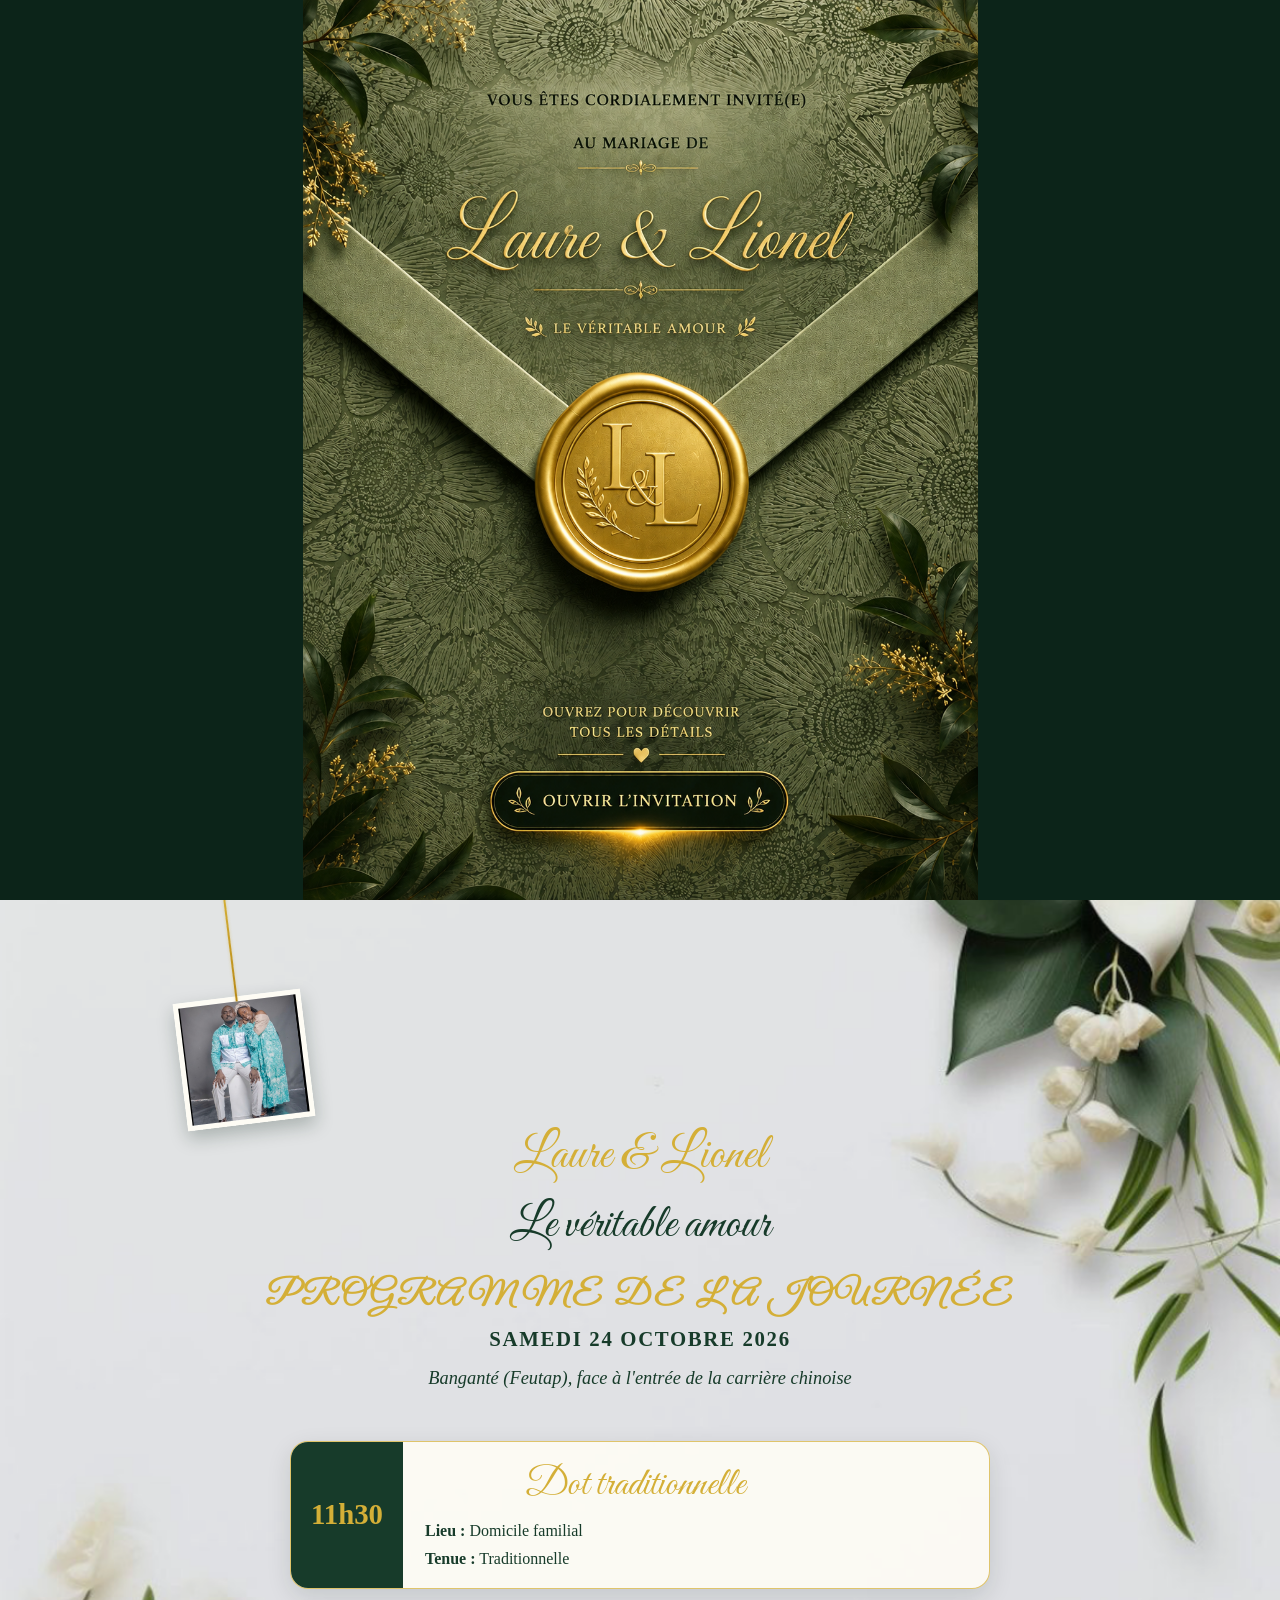
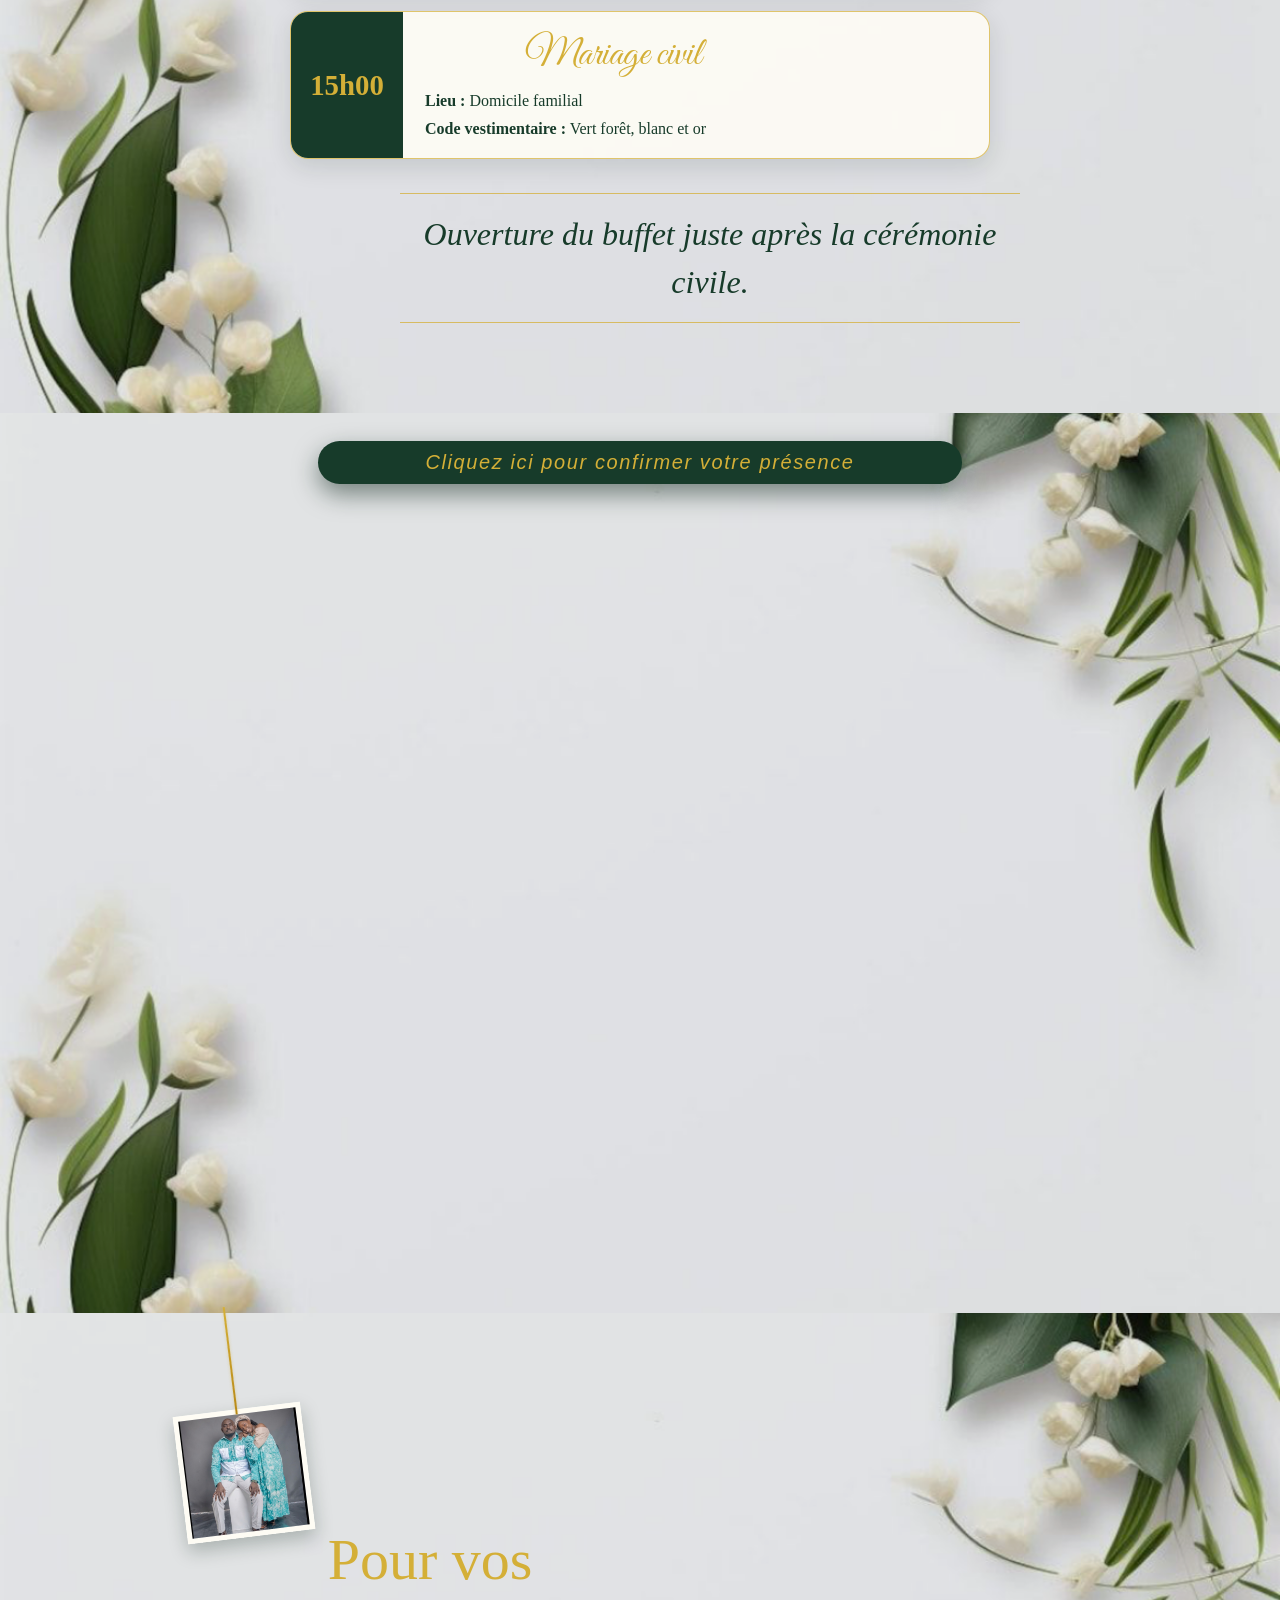
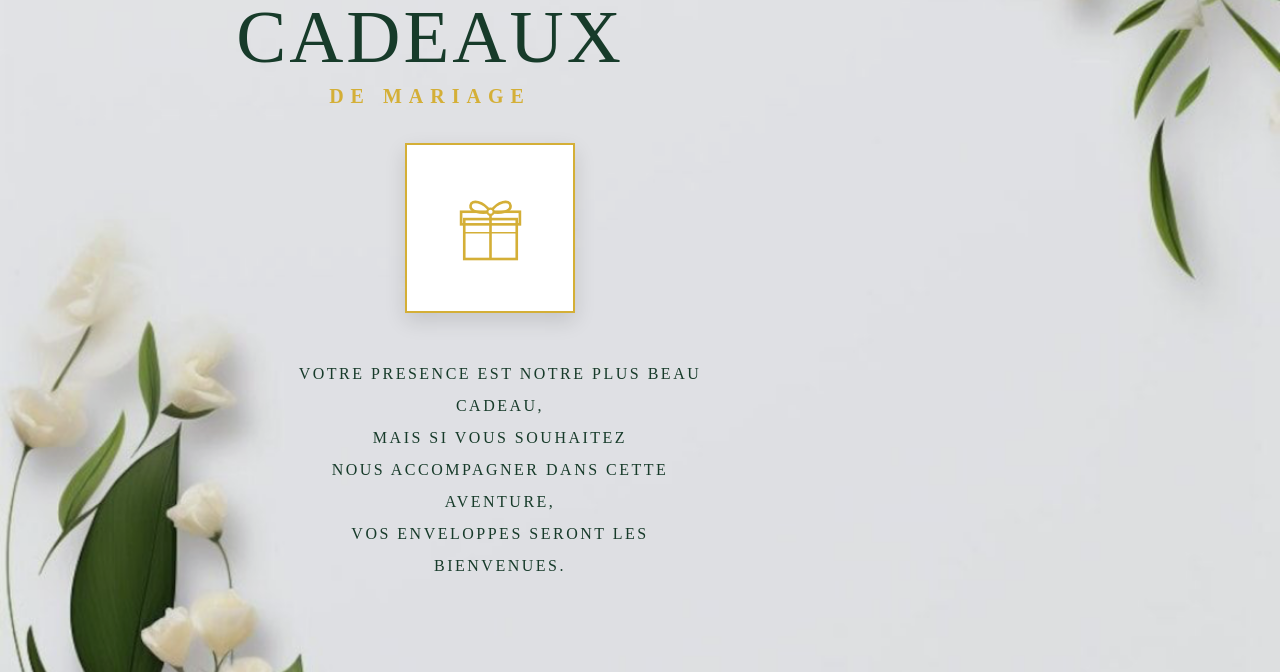
==== index.html @ a0b97dbc "Add files via upload" ====
<!DOCTYPE html>
<html lang="fr">
    <head>
        <meta charset="UTF-8">
        <meta name="viewport" content="width=device-width, initial-scale=1.0">
        <title>Invitation de Mariage</title>

        <!--Feuilles de style-->
        <link rel="stylesheet" href="css/style.css">
        <link rel="stylesheet" href="css/responsive.css">

        <!--police great vibes-->
        <link rel="preconnect" href="https://fonts.googleapis.com">
        <link rel="preconnect" href="https://fonts.gstatic.com" crossorigin>
        <link href="https://fonts.googleapis.com/css2?family=Great+Vibes&display=swap" rel="stylesheet">
       
    </head>
    <body>

       <main class="opening-screen">

        <div class="opening-container">

        <img
        src="assets/pictures/background/envelop.png"
        alt="Invitation de Mariage de lAURE ET LIONEL"
        class="opening-image">
        <button class="seal-button"
        id="sealButton"
        aria-label="Ouvrir l'invitation avec le sceau"></button>
        <button class="invitation-button"
        id="invitationButton"
        aria-label="Ouvrir l'invitation"></button>
        </div>
       </main>
       

       <!--deuxieme ecran-->
       
       <script src="js/animation.js" defer></script>

       <section id="invitation" class="invitation-page">
            <img
            src="assets/pictures/background/FLKO2229.PNG"
            alt="Invitation de mariage Laure et Lionel"
            class="invitation-background"
            >
            <div class="couple-photo-frame">
                <img 
                 src="assets/pictures/background/PHOTO2.JPG"
                 alt="Laure et Lionel"
                 class="couple-photo"
                 >
            </div>

       </section>

       <!-- Suite de l'invitation : contenu à ajouter ici -->
       <section class="invitation-details" aria-label="Informations du mariage">
           <div class="invitation-details-content">
               <p class="event-title">Mariage traditionnel et civile</p>
               <p class="event-date">Samedi 24 octobre 2026</p>

               <div class="photo-gallery" aria-label="Emplacements réservés aux photos">
                   <div class="photo-slot photo-slot--raised" aria-label="Emplacement photo 1">
                    <img src="assets/pictures/background/PHOTO1.jpg" alt="photo des maries">
                   </div>
                   <div class="photo-slot photo-slot--high" aria-label="Emplacement photo 2">
                    <img src="assets/pictures/background/PHOTO3.PNG" alt="photo des maries">
                   </div>
                   <div class="photo-slot photo-slot--raised" aria-label="Emplacement photo 3">
                    <img src="assets/pictures/background/PHOTO4.png" alt="photo des maries">
                   </div>
                   <div class="photo-slot photo-slot--high" aria-label="Emplacement photo 4">
                    <img src="assets/pictures/background/PHOTO5.png" alt="photo des maries">
                   </div>
                   <div class="photo-slot photo-slot--lower" aria-label="Emplacement photo 5">
                    <img src="assets/pictures/background/PHOTO6.JPG" alt="photo des maries">
                   </div>
                   <div class="photo-slot photo-slot--lower" aria-label="Emplacement photo 6">
                    <img src="assets/pictures/background/PHOTO7.JPG" alt="photo des maries">
                   </div>
               </div>

               <section class="family-section" aria-label="Les Grandes Familles">
                   <p class="family-title">Les Grandes Familles</p>
                   <br>
                   <div class="family-names">
                       <span class="family-name">Nana</span>
                       <img
                           src="assets/pictures/background/CEUL4591.PNG"
                           alt="Alliances de mariage"
                           class="family-rings"
                       >
                       <span class="family-name">Tonga</span>
                   </div>
                   <p class="invit">Vous convient a la ceremonie de mariage traditionnel et civile de leurs ennfants.</p>
               </section>
              
           </div>
       </section>
    
       <section class="invitation-details wedding-program" aria-label="Programme du mariage">
          <div class="invitation-details-content">
            <div class="photo-slot photo-slot--raised" aria-label="Emplacement photo 1">
                <img src="assets/pictures/background/PHOTO1.jpg" alt="photo des maries">
            </div>
            <p class="couple-names">Laure <span>&amp;</span> Lionel</p>
            <p class="program-theme">Le véritable amour</p>
            <h2 class="program-title">Programme de la journée</h2>
            <p class="program-date">Samedi 24 octobre 2026</p>
            <p class="program-location">Banganté (Feutap), face à l'entrée de la carrière chinoise</p>

            <div class="program-timeline">
                <article class="program-item">
                    <time datetime="2026-10-24T11:30">11h30</time>
                    <div class="program-description">
                        <h3>Dot traditionnelle</h3>
                        <p><strong>Lieu :</strong> Domicile familial</p>
                        <p><strong>Tenue :</strong> Traditionnelle</p>
                    </div>
                </article>

                <article class="program-item">
                    <time datetime="2026-10-24T15:00">15h00</time>
                    <div class="program-description">
                        <h3>Mariage civil</h3>
                        <p><strong>Lieu :</strong> Domicile familial</p>
                        <p><strong>Code vestimentaire :</strong> Vert forêt, blanc et or</p>
                    </div>
                </article>
            </div>

            <p class="program-buffet">Ouverture du buffet juste après la cérémonie civile.</p>
          </div>
       </section>
       <section class="invitation-details wedding-program" aria-label="Confirmation de présence">
        <div class="invitation-details-content">
            <button class="event confirmation-button" id="confirmationButton">Cliquez ici pour confirmer votre présence</button>
            
        </div>
       </section>
       <section class="invitation-details wedding-program" aria-label="Confirmation de présence">
        <div class="invitation-details-content">
            <section class="weddding-gifts">
                <div class="photo-slot photo-slot--raised" aria-label="Emplacement photo 1">
                <img src="assets/pictures/background/PHOTO1.jpg" alt="photo des maries">
            </div>
                <div class="gifts-content">
                    <p class="gifts-script">Pour vos</p>
                    <h2>CADEAUX</h2>
                    <P class="gifts-subtitle">DE MARIAGE</P>
                    <div class="gift-icon">
                        <svg viewBox="0 0 100 100"
                        xmlns="http://www.w3.org/2000/svg">
                        <rect x="25" y="42" width="50" height="38"
                        fill="none"
                        stroke="#d4af37"
                        stroke-width="2.5"/>
                        <rect x="22" y="35" width="56" height="12"
                        fill="none"
                        stroke="#d4af37"
                        stroke-width="2.5"/>
                        <line x1="50" y1="35" x2="50" y2="80"
                        stroke="#d4af37"
                        stroke-width="2.5"/>
                        <line x1="25" y1="55" x2="75" y2="55"
                        stroke="#d4af37"
                        stroke-width="1.5"/>
                        <path d="M50 35
                        C43 25, 32 23, 31 29
                        C30 35, 41 37, 50 35"
                        fill="none"
                        stroke="#d4af37"
                        stroke-width="2.5"/>
                        <path d="M50 35
                        C57 25, 68 23, 69 29
                        C70 35, 59 37, 50 35"
                        fill="none"
                        stroke="#d4af37"
                        stroke-width="2.5"/>
                        <circle cx="50" cy="35" r="3"
                        fill="#ffffff"
                        stroke="#d4af37"
                        stroke-width="2"/>
                    </svg>
                    </div>
                <p class="gifts-text">
                    VOTRE PRESENCE EST NOTRE PLUS BEAU CADEAU,<br>
                    MAIS SI VOUS SOUHAITEZ<br>
                    NOUS ACCOMPAGNER DANS CETTE AVENTURE,<br>
                    VOS ENVELOPPES SERONT LES BIENVENUES.
                </p> 
                </div>
            </section>
        </div>
       </section>
       <script src="js/script.js" defer></script>
       
    </body>
</html>
---- css/style.css ----
*{
    margin: 0;
    padding: 0;
    box-sizing: border-box;
}
:root {
    --forest-green: #173b2a;
    --dark-green: #0c2419;
    --gold: #d4af37;
    --white: #ffffff;
}

html,
body {
   background: var(--dark-green);
   width: 100%;
   min-height: 100%;
}

body {
    overflow: hidden;
   font-family: Georgia, serif;
}

body.invitation-open {
    overflow-x: hidden;
    overflow-y: auto;
}
.opening-screen {
   position: fixed;
   inset: 0;
   z-index: 10;
   width: 100vw;
   height: 100vh;

   width: 100dvw;
   height: 100dvh;
   display: flex;
   justify-content: center;
   align-items: center;
   background: var(--dark-green);
   overflow: hidden;
}

.opening-container {
    position: relative;
    width: min(100vw, 75vh);
    height: min(100vh, 133.333vw);
    width: min(100dvw, 75dvh);
    height: min(100dvh, 133.333dvw);
    aspect-ratio: 3 / 4;
}

.opening-image {
    display: block;
    width: 100%;
    height: 100%;
    object-fit: contain;
    pointer-events: none;
    user-select: none;
}

.seal-button {
    position: absolute;
    left: 50%;
    top: 42%;
    transform: translate(-50%, -50%);
    width: 25%;
    height: 13%;
    border: none;
    background: transparent;
    cursor: pointer;
    z-index: 10;
}

.invitation-button {
    position: absolute;
    left: 50%;
    top: 86%;
    transform: translate(-50%, -50%);
    width: 48%;
    height: 8%;
    border: none;
    background: transparent;
    cursor: pointer;
    z-index: 10;
}

.seal-button:hover,
.invitation-button:hover {
    background: rgba(255, 255, 255, 0.03);
    border-radius: 50px;
}

.opening-screen.is-opening {
    animation: openingFadeOut 1s ease forwards;
}

@keyframes openingFadeOut {
    from {
        opacity: 1;
        transform: scale(1);
    }
    to {
        opacity: 0;
        transform: scale(1.03);
    }
}

.invitation-page {
    display: block;
    position: relative;
    inset: 0;
    width: 100vw;
    min-height: 100vh;
    background-size: cover;
    background-position: center;
    background-repeat: no-repeat;
    background-attachment: scroll;
    overflow: visible;
    justify-content: center;
    align-items: center;
}

.invitation-background {
    width: 100vw;
    height: 100vh;
    display: block;
    object-fit: fill;
    object-position: center;
    user-select: none;
    pointer-events: none;
}

#invitation {
    display: none;
    width: 100%;
    min-height: 100dvh;
    position: relative;
    overflow-x: hidden;
}

.invitation-details {
    position: relative;
    width: 100%;
    min-height: 100dvh;
    padding: 6px 20px 60px;
    background-image: url("../assets/pictures/background/FOND2.PNG");
    background-size: cover;
    background-position: center;
    background-repeat: no-repeat;
}

.invitation-details::before {
    content: "";
    position: absolute;
    inset: 0;
    background: rgba(12, 36, 25, 0.1);
}

.invitation-details-content {
    position: relative;
    z-index: 1;
    max-width: 920px;
    margin: 0 auto;
    text-align: center;
}

.event-title {
    display: flex;
    align-items: center;
    justify-content: center;
    width: min(100%, 680px);
    min-height: 68px;
    margin: -42px auto 0;
    padding: 14px 28px;
    background: rgba(255, 253, 245, 0.97);
    border: 1px solid rgba(212, 175, 55, 0.8);
    border-radius: 1000px;
    box-shadow: 0 4px 25px rgba(12, 36, 25, 0.5);
    color: var(--gold);
    font-size: clamp(1.5rem, 1vw, 5rem);
    font-style: italic;
    font-weight: 559;
    letter-spacing: 0.08em;
    text-transform: uppercase;
}

.event-date {
    margin-top: 30px;
    color: var(--gold);
    font-size: clamp(1rem, 4vw, 1.5rem);
    font-weight: 1000;
    letter-spacing: 0.08em;
    text-transform: uppercase;
    font-style: italic;
}

.photo-gallery {
    position: relative;
    display: grid;
    grid-template-columns: repeat(6, minmax(42px, 1fr));
    justify-items: center;
    align-items: start;
    gap: 10px;
    margin: 95px auto 30px;
    max-width: 720px;
    padding: 82px 12px 0;
}

.photo-gallery::before {
    content: "";
    position: absolute;
    top: 0;
    left: 50%;
    width: 100vw;
    height: 2px;
    transform: translateX(-50%);
    background: linear-gradient(
        to right,
        transparent,
        var(--gold) 8%,
        var(--gold) 92%,
        transparent
    );
    box-shadow: 0 1px 4px rgba(212, 175, 55, 0.4);
}

.photo-slot {
    position: relative;
    --drop: 0px;
    width: min(100%, 128px);
    aspect-ratio: 1;
    margin-top: var(--drop);
    background: rgba(255, 255, 255, 0.62);
    border: 5px solid rgba(255, 253, 245, 0.95);
    box-shadow: 0 8px 18px rgba(12, 36, 25, 0.25);
   
}

.photo-slot img {
    width: 100%;
    height: 100%;
    object-fit: cover;
    display: block;
}

.photo-slot::before {
    content: "";
    position: absolute;
    bottom: 100%;
    left: 50%;
    width: 2px;
    height: calc(82px + var(--drop));
    transform: translateX(-50%);
    background: linear-gradient(to bottom, var(--gold), #b88916);
    box-shadow: 0 0 3px rgba(212, 175, 55, 0.45);
}

.photo-slot--raised {
    --drop: 26px;
    transform: rotate(-7deg);
}

.photo-slot--high {
    --drop: 8px;
    transform: rotate(7deg);
}

.photo-slot--lower {
    --drop: 45px;
    transform: rotate(-3deg);
}

.photo-slot--lower:last-child {
    transform: rotate(4deg);
}

.family-section {
    margin: 70px auto 0;
    color: var(--gold);
    text-align: center;
    
}

.family-title,
.family-name {
    font-family: "Brush Script MT", "Segoe Script", cursive;
    color: var(--gold);
    font-style: italic;
    text-shadow: 0 1px 2px rgba(104, 77, 12, 0.22);
}

.family-title {
    font-size: clamp(2rem, 10vw, 3.5rem);
    letter-spacing: 0.04em;
}

.family-names {
    display: grid;
    grid-template-columns: 1fr minmax(110px, 180px) 1fr;
    align-items: center;
    gap: clamp(12px, 4vw, 48px);
    max-width: 1000px;
    margin: 10px auto 0;
}

.family-name {
    font-size: clamp(0.5rem, 35vw, 2rem);
    text-transform: uppercase;
}

.family-name:first-child {
    text-align: right;
    transform: translateX(50px);
    
}
.family-name:last-child {
    text-align: left;
    transform: translateX(-25px);
}


.family-rings {
    display: block;
    width: 50%;
    mix-blend-mode: multiply;
    transform: translateX(60px);
}

.invit {
    max-width: 680px;
    margin: 72px auto 36px;
    padding: 0 20px;
    text-align: center;
    transform: translateX(35px);
    color: var(--forest-green);
    font-family: Georgia, "Times New Roman", serif;
    font-size: clamp(1.5rem, 5vw, 1.55rem);
    font-style: italic;
    font-weight: 500;
    line-height: 1.5;
    letter-spacing: 0.035em;
}

.couple-names {
    font-family: "Great Vibes", cursive;
    font-size: 50px;
    font-weight: 400;
    color: var(--gold);
}

.wedding-program {
    padding-top: 70px;
    padding-bottom: 90px;
}

.program-theme {
    margin-top: 8px;
    color: var(--forest-green);
    font-family: "Great Vibes", cursive;
    font-size: clamp(1.8rem, 4vw, 3rem);
}

.program-title {
    margin-top: 20px;
    color: var(--gold);
    font-size: clamp(1.4rem, 3vw, 2.1rem);
    font-weight: 600;
    letter-spacing: 0.12em;
    text-transform: uppercase;
    font-family: "Great Vibes", cursive;
}

.program-date {
    margin-top: 10px;
    color: var(--forest-green);
    font-size: clamp(1rem, 2.2vw, 1.3rem);
    font-weight: 700;
    letter-spacing: 0.08em;
    text-transform: uppercase;
}

.program-location {
    max-width: 600px;
    margin: 14px auto 0;
    color: var(--forest-green);
    font-size: clamp(0.95rem, 2vw, 1.15rem);
    font-style: italic;
    line-height: 1.5;
}

.program-timeline {
    display: grid;
    gap: 22px;
    max-width: 700px;
    margin: 48px auto 0;
}

.program-item {
    display: grid;
    grid-template-columns: 112px 1fr;
    overflow: hidden;
    background: rgba(255, 253, 245, 0.88);
    border: 1px solid rgba(212, 175, 55, 0.72);
    border-radius: 18px;
    box-shadow: 0 8px 24px rgba(12, 36, 25, 0.12);
    text-align: left;
}

.program-item time {
    display: grid;
    place-items: center;
    padding: 20px 10px;
    background: var(--forest-green);
    color: var(--gold);
    font-size: clamp(1.35rem, 3vw, 1.8rem);
    font-weight: 700;
}

.program-description {
    padding: 18px 22px;
    color: var(--forest-green);
}

.program-description h3 {
    margin-bottom: 9px;
    color: var(--gold);
    font-family: "Great Vibes", cursive;
    font-size: clamp(1.8rem, 3.5vw, 2.5rem);
    font-weight: 400;
    transform: translateX(100px);
}

.program-description p {
    margin-top: 5px;
    line-height: 1.45;
}

.program-buffet {
    max-width: 620px;
    margin: 34px auto 0;
    padding: 16px 22px;
    border-top: 1px solid rgba(212, 175, 55, 0.75);
    border-bottom: 1px solid rgba(212, 175, 55, 0.75);
    color: var(--forest-green);
    font-size: clamp(1rem, 3vw, 2rem);
    font-style: italic;
    line-height: 1.5;
    transform: translateX(70px);
}

.event {
    display: flex;
    align-items: center;
    justify-content: center;
    width: min(70%, 700px);
    min-height: 18px;
    margin: -42px auto 0;
    padding: 10px 20px;
    background: var(--forest-green);
    border: 1.5px solid rgba(212, 175, 55, 0.9);
    border-radius: 70px;
    box-shadow: 0 10px 25px rgba(12, 36, 25, 0.5);
    color: var(--gold);
    font-size: 20px;
    font-style: italic;
    font-weight: 3500;
    letter-spacing: 0.08em;
}

.confirmation-page {
    color: white;
    font-family: Georgia, 'Times New Roman', Times, serif;
    overflow-x: hidden;
    min-height: 100vh;
    position: relative;
    margin: 0;
    display: flex;
    justify-content: center;
    align-items: center;
    background: #0c2419;
}

.confirmation-background {
    position: fixed;
    inset: 0;
    background-image: url(../assets/pictures/background/PHOTO3.PNG);
    background-size: cover;
    background-position: center;
    filter: blur(2px);
    transform: scale(1.03);
    z-index: 0;
}
.confirmation-button {
    cursor: pointer;
    border: none;
}

.confirmation-overlay {
    position: fixed;
    inset: 0;
    background: linear-gradient(
        rgba(7, 28, 19, 0.72),
        rgba(7, 28, 19, 0.72));
        z-index: 1;
}

.confirmation-content {
    position: relative;
    z-index: 2;
    width: min(90%, 620Px);
    min-height: 100vh;
    padding: 50px 20px;
    box-sizing: border-box;
    display: flex;
    flex-direction: column;
    justify-content: center;
    text-align: center;
    align-items: center;
}

.confirmation-intro {
    margin: 0 0 12px;
   letter-spacing: 1px;
    font-size: 18px;
    color: #f4ead0;
}

.confirmation-content h1 {
    margin: 0;
    font-size: clamp(48px, 8vw, 76px);
    color: #fffaf0;
    font-weight: normal;
    line-height: 1.1;
}

.confirmation-content h1 span {
    color: #d4af37;
    font-style: italic;
    font-weight: normal;
}

.confirmation-date {
    margin-top: 22px;
    display: flex;
    align-items: center;
    gap: 15px;
    font-size: 17px;
    color: #f4ead0;
    letter-spacing: 1px;
}

.confirmation-date span {
    width: 45px;
    height: 1px;
    background: #d4af37;
}

.rsvp-button {
    margin-top: 45px;
    border: 1px solid #d4af37;
    border-radius: 50px;
    padding: 16px 38px;
    background: #d4af37;
    color: #10281b;
    font-family: Georgia, serif;
    font-size: 16px;
    font-weight: bold;
    cursor: pointer;
    transition: all 0.3S ease;
    box-shadow: 0 8px 25px rgba(0, 0, 0, 0.25);
}

.rsvp-button:hover {
    background: #f0d477;
    transform: translateY(-2px);
}

.guest-form {
    width: min(100%, 500px);
    margin-top: 35px;
    padding: 35px 32px;
    box-sizing: border-box;
    border: 1px solid rgba(212, 175, 55, 0.8);
    border-radius: 25px;
    background: rgba(7, 36, 25, 0.88);
    backdrop-filter: blur(12px);
    box-shadow: 0 20px 60px rgba(0, 0, 0, 0.35);
    display: none;
}

.form-decoration {
    color: #d4af37;
    font-size: 24px;
    margin-bottom: 10px;
}


.guest-form h2 {
    margin: 0;
    color: #fffaf0;
    font-size: 30px;
    font-weight: normal;
    letter-spacing: 1px;
}

.form-description {
    margin: 12px auto 25px;
    max-width: 400px;
    color: #d9d5c8;
    font-size: 15px;
    line-height: 1.6;
}

.guest-form label {
    display: block;
    text-align: left;
    margin-bottom: 8px;
    color: #d4af37;
    font-size: 14px;
    letter-spacing: 0.5px;
}

.guest-form input {
    width: 100%;
    box-sizing: border-box;
    padding: 15px 18px;
    border-radius: 30px;
    border: 1px solid rgba(212, 175, 55, 0.55);
    background-color: rgba(255, 255, 255, 0.07);
    color: white;
    outline: none;
    font-family: Georgia, serif;
    font-size: 15px;
    transition: border 0.3s ease;
}

.guest-form input::placeholder {
    color: rgba(255, 255, 255, 0.5);;
}

.guest-form input:focus {
    border-color: #d4af37;
    background-color: rgba(255, 255, 255, 0.1);
}

.submit-button {
    width: 100%;
    margin-top: 22px;
    padding: 15px;
    border: none;
    border-radius: 30px;
    background: #d4af37;
    color: #10281b;
    font-family: Georgia, serif;
    font-size: 16px;
    font-weight: bold;
    cursor: pointer;
    transition: all 0.3S ease;
}

.submit-button:hover {
    background: #f0d477;
    transform: translateY(-2px);
}

.submit-button span {
    margin-left: 8px;
}

.confirmation-message {
    min-height: 24px;
    margin: 18px 0 5px;
    color: #e8d38a;
    font-size: 15px;
}

.secure-message {
    margin-top: 18px;
    color: rgba(255, 255, 255, 0.55);
    font-size: 12px;
}

@media (max-width: 600px) {
    .confirmation-content {
        padding: 35px 18px;
    }
    .confirmation-intro {
        font-size: 16px;
    }
    .confirmation-content h1 {
        font-size: 47px;
    }
    .confirmation-date {
        font-size: 14px;
        gap: 10px;
    }
    .confirmation-date span {
        width: 25px;
    }
    .rsvp-button {
        margin-top: 35px;
        padding: 14px 28px;
        font-size: 15px;
    }
    .guest-form {
        padding: 28px 22px;
        border-radius: 22px;
    }
    .guest-form h2 {
        font-size: 25px;
    }
}

@media screen and (max-width: 600px) {
    .invitation-details {
        padding: 8px 16px 70px;
    }

    .photo-gallery {
        gap: 5px;
        margin-top: 80px;
        padding-top: 66px;
    }

    .photo-slot {
        border-width: 3px;
    }

    .photo-slot::before {
        height: calc(66px + var(--drop));
    }

    .family-section {
        margin-top: 55px;
    }

    .wedding-program {
        padding-top: 55px;
    }

    .program-item {
        grid-template-columns: 86px 1fr;
    }

    .program-description {
        padding: 16px;
    }
}

@media screen and (max-width: 600px) {
    .invitation-page {
        width: 100vw;
        height: 100svh;
    }
    .invitation-background {
        width: 100vw;
        height: 100dvh;
        object-fit: fill;
    }
}

@media screen and (min-width: 601px) 
     and (max-width: 1024px){
    .invitation-page {
        width: 100vw;
        height: 100dvh;
    }
    .invitation-background {
        width: 100vw;
        height: 100dvh;
        object-fit: fill;
    }
}

@media screen and (min-width: 1025px) {
    .invitation-page {
        width: 100vw;
        height: 100vh;
    }
   .invitation-background {
        width: 100vw;
        height: 100vh;
        object-fit: fill;
    }
}

.couple-photo-frame {
    position: absolute;
    transform: translate(-46%, -25%);
    width: 120%;
    height: 63%;
    overflow: hidden;
    border-radius: 40px;
}

.couple-photo {
    position: absolute;
    width: 100%;
    height: 100%;
    display: block;
    object-fit: cover;
    object-position: center center;
    margin: 0;
    padding: 0;
    border-radius: 40Px;
    inset: 0;
}

.wedding-gifts {
    min-height: 100vh;
    width: 100%;
    background: #ffffff;
    display: flex;
    justify-content: center;
    align-items: center;
    padding: 70px 20px;
    box-sizing: border-box;
    position: relative;
    overflow: hidden;
}

.wedding-gifts::before {
    content: "";
    position: absolute;
    left: -60px;
    bottom: 30px;
    width: 180px;
    height: 180px;
    background: #173b2a;
    opacity: 0.12;
    border-radius: 50%;
}

.wedding-gifts::after {
    content: "";
    position: absolute;
    right: -70px;
    top: 40px;
    width: 200px;
    height: 200px;
    background: #173b2a;
    opacity: 0.10;
    border: 50%;
}

.gifts-content {
    width: min(90%, 500px);
    text-align: center;
    position: relative;
    z-index: 2;
}

.gifts-script {
    margin: 0;
    color: #d4af37;
    font-family: "Brush Script MT", "Segoe Script" , cursive;
    font-size: clamp(35px, 8vw, 58px);
    line-height: 0.8;
}

.gifts-content h2 {
    margin: 10px 0 5px;
    color: #173b2a;
    font-family: Georgia, serif;
    font-size: clamp(42px, 11vw, 75px);
    font-weight: 500;
    letter-spacing: 3px;
}

.gifts-subtitle {
    margin: 0;
    color: #d4af37;
    font-family: Georgia, serif;
    font-size: clamp(13px, 3vw, 20px);
    font-weight: bold;
    letter-spacing: 7px;
}

.gifts-text {
    margin: 0 auto;
    max-width: 430px;
    color: #173b2a;
    font-family: Georgia, serif;
    font-size: clamp(11px, 2.5vw, 16px);
    line-height: 2;
    letter-spacing: 2.5px;
    font-weight: 500;
    transform: translateX(70px);
}

.gift-icon {
    width: 170px;
    height: 170px;
    margin: 35px auto 45px;
    display: flex;
    justify-content: center;
    align-items: center;
    background: #ffffff;
    border: 2px solid #d4af37;
    box-shadow: 0 8px 20px rgba(0, 0, 0, 0.12);
    transform: translateX(60px);
}

.gift-icon svg {
    width: 105px;
    height: 105px;
    display: block;
}

@media (max-width: 600px) {
    .wedding-gifts {
        min-height: 100svh;
        padding: 50px 15px;
    }
    .gift-icon {
        width: 145px;
        height: 145px;
        margin: 30px auto 35px;
        font-size: 65px;
    }
    .gifts-text {
        line-height: 1.8;
        letter-spacing: 2px;
    }
}
---- css/responsive.css ----
@media screen and (max-width: 600px) {
    .couple-photo-frame {
        width: 10%;
        aspect-ratio: 0.57;

        left: 50%;
        top: 43%;

        border-radius: 25px;
    }
    .couple-photo {
        object-fit: cover;
        object-position: center center;
    }
}

@media screen and (min-width: 601px) 
     and (max-width: 1024px){
   .couple-photo-frame {
        width: 31%;
        aspect-ratio: 0.57;

        left: 50%;
        top: 43%;
    }
    .couple-photo {
        object-fit: cover;
        object-position: center center;
    }
    }

@media screen and (min-width: 1025px) {
   .couple-photo-frame {
        width: 29%;
        aspect-ratio: 0.57;

        left: 50%;
        top: 43%;
    }
    .couple-photo {
        object-fit: cover;
        object-position: center center;
    }
}
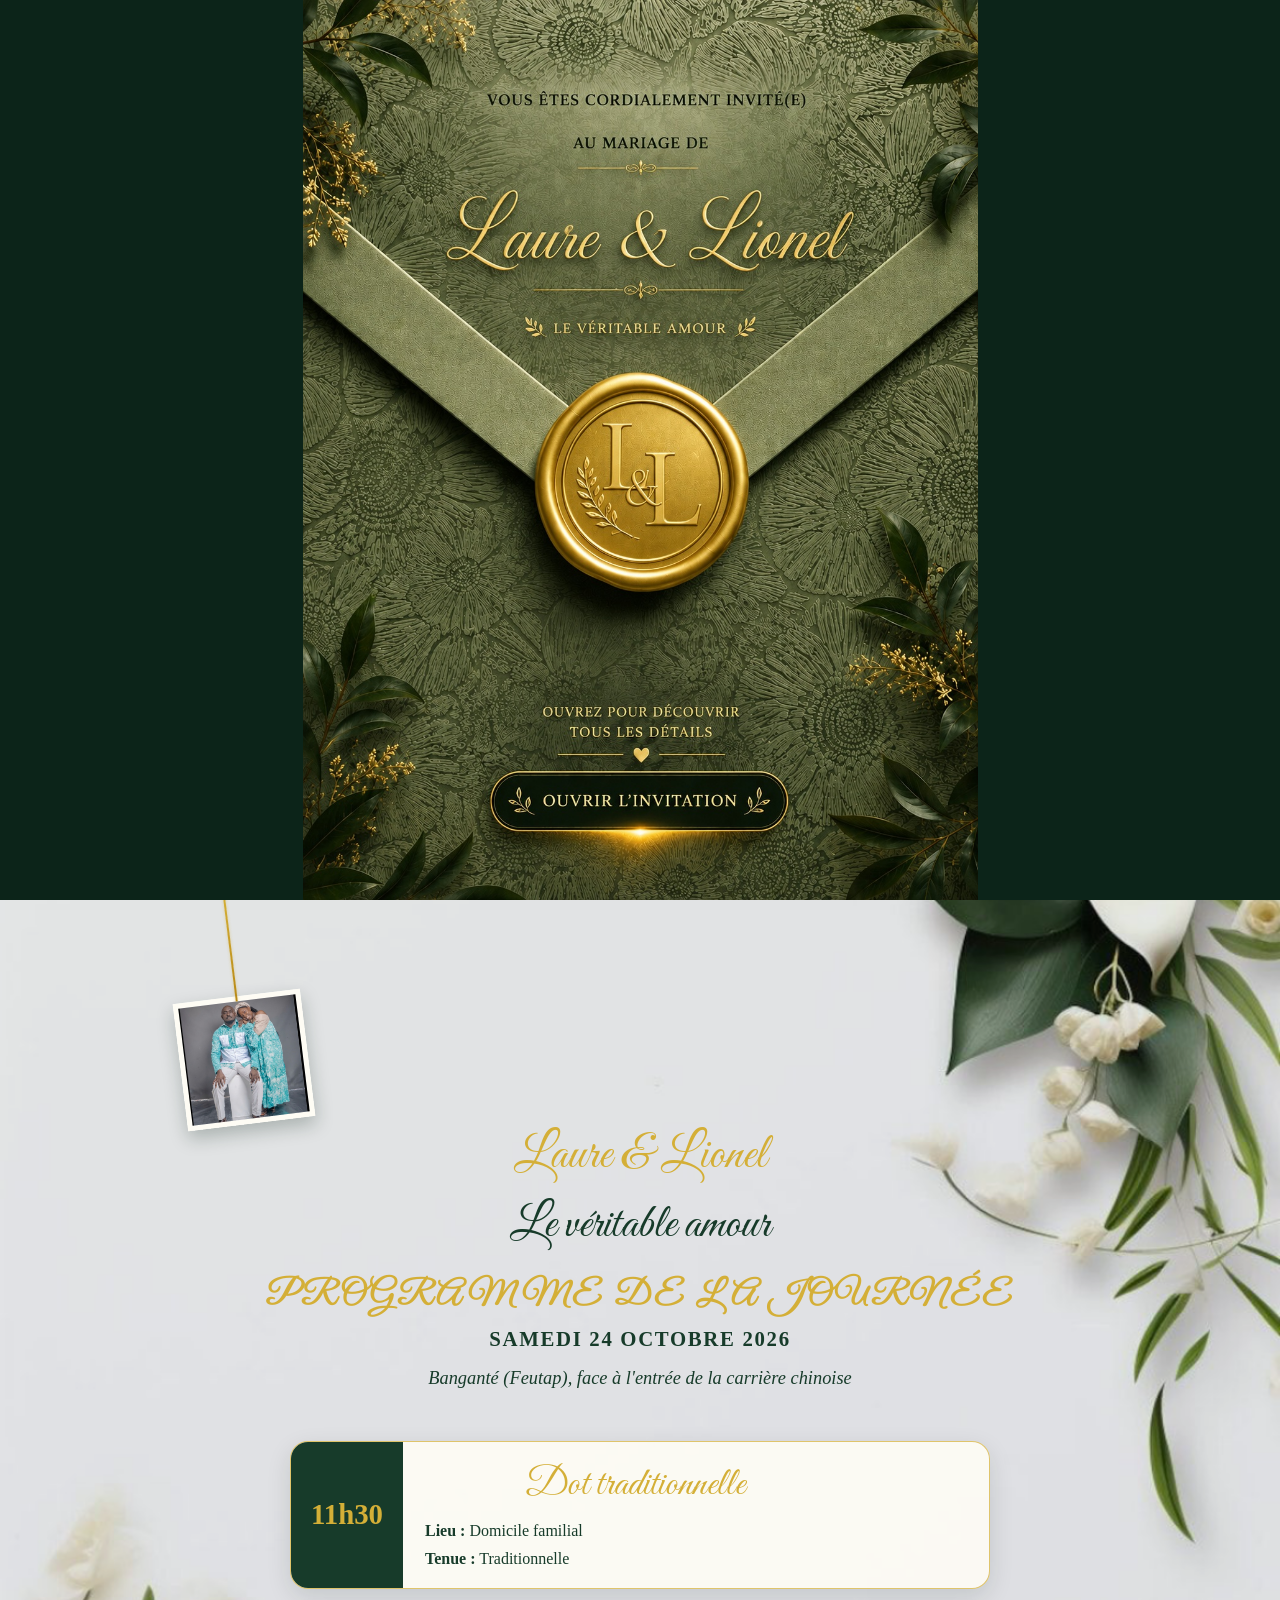
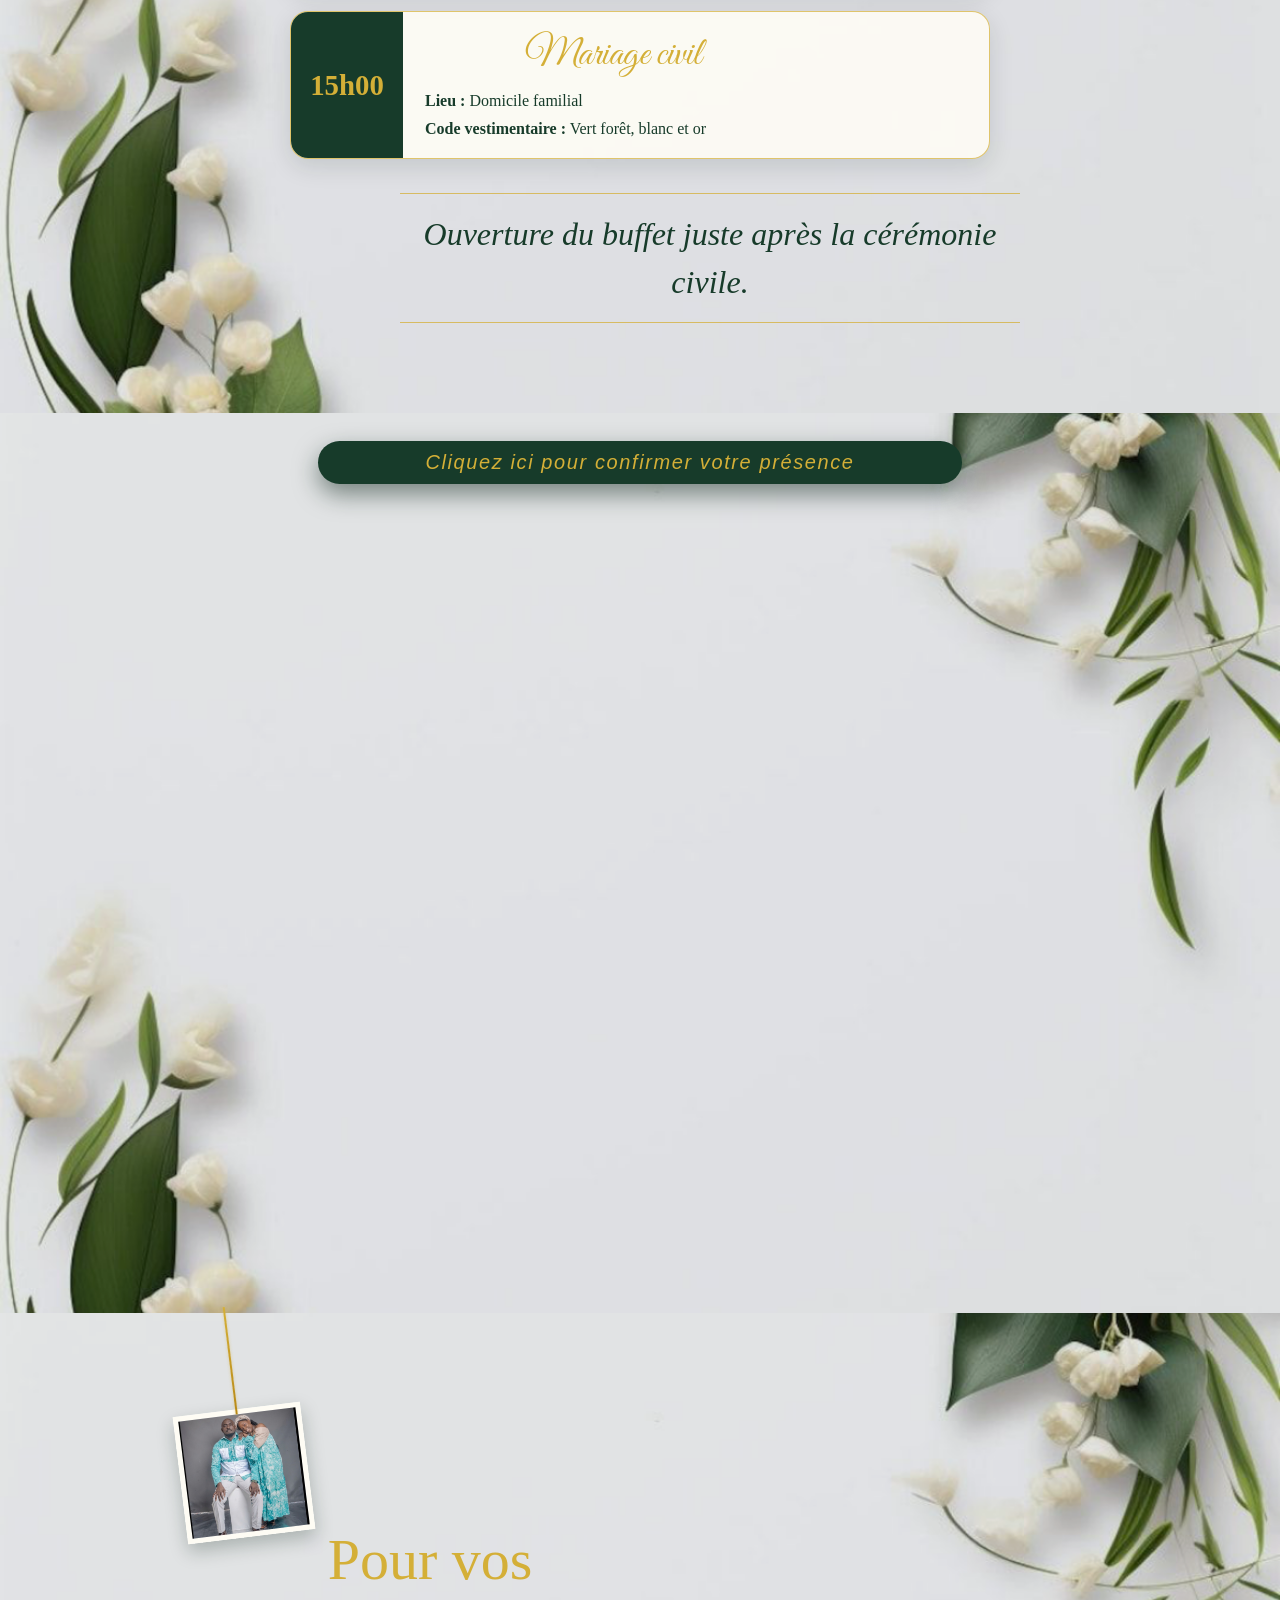
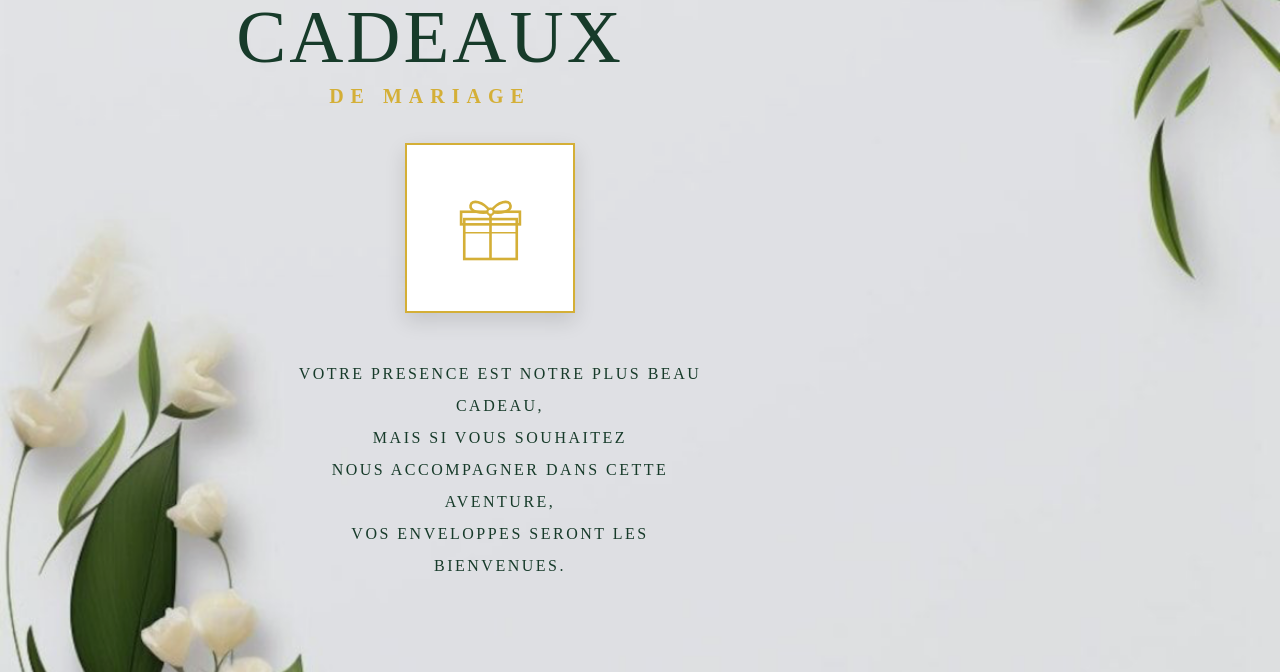
==== commit c02559f7: "Mise a jour du site et optimisation des images" ====
--- a/index.html
+++ b/index.html
@@ -1,201 +1,201 @@
-<!DOCTYPE html>
-<html lang="fr">
-    <head>
-        <meta charset="UTF-8">
-        <meta name="viewport" content="width=device-width, initial-scale=1.0">
-        <title>Invitation de Mariage</title>
-
-        <!--Feuilles de style-->
-        <link rel="stylesheet" href="css/style.css">
-        <link rel="stylesheet" href="css/responsive.css">
-
-        <!--police great vibes-->
-        <link rel="preconnect" href="https://fonts.googleapis.com">
-        <link rel="preconnect" href="https://fonts.gstatic.com" crossorigin>
-        <link href="https://fonts.googleapis.com/css2?family=Great+Vibes&display=swap" rel="stylesheet">
-       
-    </head>
-    <body>
-
-       <main class="opening-screen">
-
-        <div class="opening-container">
-
-        <img
-        src="assets/pictures/background/envelop.png"
-        alt="Invitation de Mariage de lAURE ET LIONEL"
-        class="opening-image">
-        <button class="seal-button"
-        id="sealButton"
-        aria-label="Ouvrir l'invitation avec le sceau"></button>
-        <button class="invitation-button"
-        id="invitationButton"
-        aria-label="Ouvrir l'invitation"></button>
-        </div>
-       </main>
-       
-
-       <!--deuxieme ecran-->
-       
-       <script src="js/animation.js" defer></script>
-
-       <section id="invitation" class="invitation-page">
-            <img
-            src="assets/pictures/background/FLKO2229.PNG"
-            alt="Invitation de mariage Laure et Lionel"
-            class="invitation-background"
-            >
-            <div class="couple-photo-frame">
-                <img 
-                 src="assets/pictures/background/PHOTO2.JPG"
-                 alt="Laure et Lionel"
-                 class="couple-photo"
-                 >
-            </div>
-
-       </section>
-
-       <!-- Suite de l'invitation : contenu à ajouter ici -->
-       <section class="invitation-details" aria-label="Informations du mariage">
-           <div class="invitation-details-content">
-               <p class="event-title">Mariage traditionnel et civile</p>
-               <p class="event-date">Samedi 24 octobre 2026</p>
-
-               <div class="photo-gallery" aria-label="Emplacements réservés aux photos">
-                   <div class="photo-slot photo-slot--raised" aria-label="Emplacement photo 1">
-                    <img src="assets/pictures/background/PHOTO1.jpg" alt="photo des maries">
-                   </div>
-                   <div class="photo-slot photo-slot--high" aria-label="Emplacement photo 2">
-                    <img src="assets/pictures/background/PHOTO3.PNG" alt="photo des maries">
-                   </div>
-                   <div class="photo-slot photo-slot--raised" aria-label="Emplacement photo 3">
-                    <img src="assets/pictures/background/PHOTO4.png" alt="photo des maries">
-                   </div>
-                   <div class="photo-slot photo-slot--high" aria-label="Emplacement photo 4">
-                    <img src="assets/pictures/background/PHOTO5.png" alt="photo des maries">
-                   </div>
-                   <div class="photo-slot photo-slot--lower" aria-label="Emplacement photo 5">
-                    <img src="assets/pictures/background/PHOTO6.JPG" alt="photo des maries">
-                   </div>
-                   <div class="photo-slot photo-slot--lower" aria-label="Emplacement photo 6">
-                    <img src="assets/pictures/background/PHOTO7.JPG" alt="photo des maries">
-                   </div>
-               </div>
-
-               <section class="family-section" aria-label="Les Grandes Familles">
-                   <p class="family-title">Les Grandes Familles</p>
-                   <br>
-                   <div class="family-names">
-                       <span class="family-name">Nana</span>
-                       <img
-                           src="assets/pictures/background/CEUL4591.PNG"
-                           alt="Alliances de mariage"
-                           class="family-rings"
-                       >
-                       <span class="family-name">Tonga</span>
-                   </div>
-                   <p class="invit">Vous convient a la ceremonie de mariage traditionnel et civile de leurs ennfants.</p>
-               </section>
-              
-           </div>
-       </section>
-    
-       <section class="invitation-details wedding-program" aria-label="Programme du mariage">
-          <div class="invitation-details-content">
-            <div class="photo-slot photo-slot--raised" aria-label="Emplacement photo 1">
-                <img src="assets/pictures/background/PHOTO1.jpg" alt="photo des maries">
-            </div>
-            <p class="couple-names">Laure <span>&amp;</span> Lionel</p>
-            <p class="program-theme">Le véritable amour</p>
-            <h2 class="program-title">Programme de la journée</h2>
-            <p class="program-date">Samedi 24 octobre 2026</p>
-            <p class="program-location">Banganté (Feutap), face à l'entrée de la carrière chinoise</p>
-
-            <div class="program-timeline">
-                <article class="program-item">
-                    <time datetime="2026-10-24T11:30">11h30</time>
-                    <div class="program-description">
-                        <h3>Dot traditionnelle</h3>
-                        <p><strong>Lieu :</strong> Domicile familial</p>
-                        <p><strong>Tenue :</strong> Traditionnelle</p>
-                    </div>
-                </article>
-
-                <article class="program-item">
-                    <time datetime="2026-10-24T15:00">15h00</time>
-                    <div class="program-description">
-                        <h3>Mariage civil</h3>
-                        <p><strong>Lieu :</strong> Domicile familial</p>
-                        <p><strong>Code vestimentaire :</strong> Vert forêt, blanc et or</p>
-                    </div>
-                </article>
-            </div>
-
-            <p class="program-buffet">Ouverture du buffet juste après la cérémonie civile.</p>
-          </div>
-       </section>
-       <section class="invitation-details wedding-program" aria-label="Confirmation de présence">
-        <div class="invitation-details-content">
-            <button class="event confirmation-button" id="confirmationButton">Cliquez ici pour confirmer votre présence</button>
-            
-        </div>
-       </section>
-       <section class="invitation-details wedding-program" aria-label="Confirmation de présence">
-        <div class="invitation-details-content">
-            <section class="weddding-gifts">
-                <div class="photo-slot photo-slot--raised" aria-label="Emplacement photo 1">
-                <img src="assets/pictures/background/PHOTO1.jpg" alt="photo des maries">
-            </div>
-                <div class="gifts-content">
-                    <p class="gifts-script">Pour vos</p>
-                    <h2>CADEAUX</h2>
-                    <P class="gifts-subtitle">DE MARIAGE</P>
-                    <div class="gift-icon">
-                        <svg viewBox="0 0 100 100"
-                        xmlns="http://www.w3.org/2000/svg">
-                        <rect x="25" y="42" width="50" height="38"
-                        fill="none"
-                        stroke="#d4af37"
-                        stroke-width="2.5"/>
-                        <rect x="22" y="35" width="56" height="12"
-                        fill="none"
-                        stroke="#d4af37"
-                        stroke-width="2.5"/>
-                        <line x1="50" y1="35" x2="50" y2="80"
-                        stroke="#d4af37"
-                        stroke-width="2.5"/>
-                        <line x1="25" y1="55" x2="75" y2="55"
-                        stroke="#d4af37"
-                        stroke-width="1.5"/>
-                        <path d="M50 35
-                        C43 25, 32 23, 31 29
-                        C30 35, 41 37, 50 35"
-                        fill="none"
-                        stroke="#d4af37"
-                        stroke-width="2.5"/>
-                        <path d="M50 35
-                        C57 25, 68 23, 69 29
-                        C70 35, 59 37, 50 35"
-                        fill="none"
-                        stroke="#d4af37"
-                        stroke-width="2.5"/>
-                        <circle cx="50" cy="35" r="3"
-                        fill="#ffffff"
-                        stroke="#d4af37"
-                        stroke-width="2"/>
-                    </svg>
-                    </div>
-                <p class="gifts-text">
-                    VOTRE PRESENCE EST NOTRE PLUS BEAU CADEAU,<br>
-                    MAIS SI VOUS SOUHAITEZ<br>
-                    NOUS ACCOMPAGNER DANS CETTE AVENTURE,<br>
-                    VOS ENVELOPPES SERONT LES BIENVENUES.
-                </p> 
-                </div>
-            </section>
-        </div>
-       </section>
-       <script src="js/script.js" defer></script>
-       
-    </body>
-</html>
+<!DOCTYPE html>
+<html lang="fr">
+    <head>
+        <meta charset="UTF-8">
+        <meta name="viewport" content="width=device-width, initial-scale=1.0">
+        <title>Invitation de Mariage</title>
+
+        <!--Feuilles de style-->
+        <link rel="stylesheet" href="css/style.css">
+        <link rel="stylesheet" href="css/responsive.css">
+
+        <!--police great vibes-->
+        <link rel="preconnect" href="https://fonts.googleapis.com">
+        <link rel="preconnect" href="https://fonts.gstatic.com" crossorigin>
+        <link href="https://fonts.googleapis.com/css2?family=Great+Vibes&display=swap" rel="stylesheet">
+       
+    </head>
+    <body>
+
+       <main class="opening-screen">
+
+        <div class="opening-container">
+
+        <img
+        src="assets/pictures/background/envelop.jpg"
+        alt="Invitation de Mariage de lAURE ET LIONEL"
+        class="opening-image">
+        <button class="seal-button"
+        id="sealButton"
+        aria-label="Ouvrir l'invitation avec le sceau"></button>
+        <button class="invitation-button"
+        id="invitationButton"
+        aria-label="Ouvrir l'invitation"></button>
+        </div>
+       </main>
+       
+
+       <!--deuxieme ecran-->
+       
+       <script src="js/animation.js" defer></script>
+
+       <section id="invitation" class="invitation-page">
+            <img
+            src="assets/pictures/background/FLKO2229.PNG"
+            alt="Invitation de mariage Laure et Lionel"
+            class="invitation-background"
+            >
+            <div class="couple-photo-frame">
+                <img 
+                 src="assets/pictures/background/PHOTO2.JPG"
+                 alt="Laure et Lionel"
+                 class="couple-photo"
+                 >
+            </div>
+
+       </section>
+
+       <!-- Suite de l'invitation : contenu à ajouter ici -->
+       <section class="invitation-details" aria-label="Informations du mariage">
+           <div class="invitation-details-content">
+               <p class="event-title">Mariage traditionnel et civile</p>
+               <p class="event-date">Samedi 24 octobre 2026</p>
+
+               <div class="photo-gallery" aria-label="Emplacements réservés aux photos">
+                   <div class="photo-slot photo-slot--raised" aria-label="Emplacement photo 1">
+                    <img src="assets/pictures/background/PHOTO1.jpg" alt="photo des maries">
+                   </div>
+                   <div class="photo-slot photo-slot--high" aria-label="Emplacement photo 2">
+                    <img src="assets/pictures/background/PHOTO3.jpg" alt="photo des maries">
+                   </div>
+                   <div class="photo-slot photo-slot--raised" aria-label="Emplacement photo 3">
+                    <img src="assets/pictures/background/PHOTO4.png" alt="photo des maries">
+                   </div>
+                   <div class="photo-slot photo-slot--high" aria-label="Emplacement photo 4">
+                    <img src="assets/pictures/background/PHOTO5.png" alt="photo des maries">
+                   </div>
+                   <div class="photo-slot photo-slot--lower" aria-label="Emplacement photo 5">
+                    <img src="assets/pictures/background/PHOTO6.JPG" alt="photo des maries">
+                   </div>
+                   <div class="photo-slot photo-slot--lower" aria-label="Emplacement photo 6">
+                    <img src="assets/pictures/background/PHOTO7.JPG" alt="photo des maries">
+                   </div>
+               </div>
+
+               <section class="family-section" aria-label="Les Grandes Familles">
+                   <p class="family-title">Les Grandes Familles</p>
+                   <br>
+                   <div class="family-names">
+                       <span class="family-name">Nana</span>
+                       <img
+                           src="assets/pictures/background/CEUL4591.PNG"
+                           alt="Alliances de mariage"
+                           class="family-rings"
+                       >
+                       <span class="family-name">Tonga</span>
+                   </div>
+                   <p class="invit">Vous convient a la ceremonie de mariage traditionnel et civile de leurs ennfants.</p>
+               </section>
+              
+           </div>
+       </section>
+    
+       <section class="invitation-details wedding-program" aria-label="Programme du mariage">
+          <div class="invitation-details-content">
+            <div class="photo-slot photo-slot--raised" aria-label="Emplacement photo 1">
+                <img src="assets/pictures/background/PHOTO1.jpg" alt="photo des maries">
+            </div>
+            <p class="couple-names">Laure <span>&amp;</span> Lionel</p>
+            <p class="program-theme">Le véritable amour</p>
+            <h2 class="program-title">Programme de la journée</h2>
+            <p class="program-date">Samedi 24 octobre 2026</p>
+            <p class="program-location">Banganté (Feutap), face à l'entrée de la carrière chinoise</p>
+
+            <div class="program-timeline">
+                <article class="program-item">
+                    <time datetime="2026-10-24T11:30">11h30</time>
+                    <div class="program-description">
+                        <h3>Dot traditionnelle</h3>
+                        <p><strong>Lieu :</strong> Domicile familial</p>
+                        <p><strong>Tenue :</strong> Traditionnelle</p>
+                    </div>
+                </article>
+
+                <article class="program-item">
+                    <time datetime="2026-10-24T15:00">15h00</time>
+                    <div class="program-description">
+                        <h3>Mariage civil</h3>
+                        <p><strong>Lieu :</strong> Domicile familial</p>
+                        <p><strong>Code vestimentaire :</strong> Vert forêt, blanc et or</p>
+                    </div>
+                </article>
+            </div>
+
+            <p class="program-buffet">Ouverture du buffet juste après la cérémonie civile.</p>
+          </div>
+       </section>
+       <section class="invitation-details wedding-program" aria-label="Confirmation de présence">
+        <div class="invitation-details-content">
+            <button class="event confirmation-button" id="confirmationButton">Cliquez ici pour confirmer votre présence</button>
+            
+        </div>
+       </section>
+       <section class="invitation-details wedding-program" aria-label="Confirmation de présence">
+        <div class="invitation-details-content">
+            <section class="weddding-gifts">
+                <div class="photo-slot photo-slot--raised" aria-label="Emplacement photo 1">
+                <img src="assets/pictures/background/PHOTO1.jpg" alt="photo des maries">
+            </div>
+                <div class="gifts-content">
+                    <p class="gifts-script">Pour vos</p>
+                    <h2>CADEAUX</h2>
+                    <P class="gifts-subtitle">DE MARIAGE</P>
+                    <div class="gift-icon">
+                        <svg viewBox="0 0 100 100"
+                        xmlns="http://www.w3.org/2000/svg">
+                        <rect x="25" y="42" width="50" height="38"
+                        fill="none"
+                        stroke="#d4af37"
+                        stroke-width="2.5"/>
+                        <rect x="22" y="35" width="56" height="12"
+                        fill="none"
+                        stroke="#d4af37"
+                        stroke-width="2.5"/>
+                        <line x1="50" y1="35" x2="50" y2="80"
+                        stroke="#d4af37"
+                        stroke-width="2.5"/>
+                        <line x1="25" y1="55" x2="75" y2="55"
+                        stroke="#d4af37"
+                        stroke-width="1.5"/>
+                        <path d="M50 35
+                        C43 25, 32 23, 31 29
+                        C30 35, 41 37, 50 35"
+                        fill="none"
+                        stroke="#d4af37"
+                        stroke-width="2.5"/>
+                        <path d="M50 35
+                        C57 25, 68 23, 69 29
+                        C70 35, 59 37, 50 35"
+                        fill="none"
+                        stroke="#d4af37"
+                        stroke-width="2.5"/>
+                        <circle cx="50" cy="35" r="3"
+                        fill="#ffffff"
+                        stroke="#d4af37"
+                        stroke-width="2"/>
+                    </svg>
+                    </div>
+                <p class="gifts-text">
+                    VOTRE PRESENCE EST NOTRE PLUS BEAU CADEAU,<br>
+                    MAIS SI VOUS SOUHAITEZ<br>
+                    NOUS ACCOMPAGNER DANS CETTE AVENTURE,<br>
+                    VOS ENVELOPPES SERONT LES BIENVENUES.
+                </p> 
+                </div>
+            </section>
+        </div>
+       </section>
+       <script src="js/script.js" defer></script>
+       
+    </body>
+</html>
--- a/css/style.css
+++ b/css/style.css
@@ -1,927 +1,927 @@
-*{
-    margin: 0;
-    padding: 0;
-    box-sizing: border-box;
-}
-:root {
-    --forest-green: #173b2a;
-    --dark-green: #0c2419;
-    --gold: #d4af37;
-    --white: #ffffff;
-}
-
-html,
-body {
-   background: var(--dark-green);
-   width: 100%;
-   min-height: 100%;
-}
-
-body {
-    overflow: hidden;
-   font-family: Georgia, serif;
-}
-
-body.invitation-open {
-    overflow-x: hidden;
-    overflow-y: auto;
-}
-.opening-screen {
-   position: fixed;
-   inset: 0;
-   z-index: 10;
-   width: 100vw;
-   height: 100vh;
-
-   width: 100dvw;
-   height: 100dvh;
-   display: flex;
-   justify-content: center;
-   align-items: center;
-   background: var(--dark-green);
-   overflow: hidden;
-}
-
-.opening-container {
-    position: relative;
-    width: min(100vw, 75vh);
-    height: min(100vh, 133.333vw);
-    width: min(100dvw, 75dvh);
-    height: min(100dvh, 133.333dvw);
-    aspect-ratio: 3 / 4;
-}
-
-.opening-image {
-    display: block;
-    width: 100%;
-    height: 100%;
-    object-fit: contain;
-    pointer-events: none;
-    user-select: none;
-}
-
-.seal-button {
-    position: absolute;
-    left: 50%;
-    top: 42%;
-    transform: translate(-50%, -50%);
-    width: 25%;
-    height: 13%;
-    border: none;
-    background: transparent;
-    cursor: pointer;
-    z-index: 10;
-}
-
-.invitation-button {
-    position: absolute;
-    left: 50%;
-    top: 86%;
-    transform: translate(-50%, -50%);
-    width: 48%;
-    height: 8%;
-    border: none;
-    background: transparent;
-    cursor: pointer;
-    z-index: 10;
-}
-
-.seal-button:hover,
-.invitation-button:hover {
-    background: rgba(255, 255, 255, 0.03);
-    border-radius: 50px;
-}
-
-.opening-screen.is-opening {
-    animation: openingFadeOut 1s ease forwards;
-}
-
-@keyframes openingFadeOut {
-    from {
-        opacity: 1;
-        transform: scale(1);
-    }
-    to {
-        opacity: 0;
-        transform: scale(1.03);
-    }
-}
-
-.invitation-page {
-    display: block;
-    position: relative;
-    inset: 0;
-    width: 100vw;
-    min-height: 100vh;
-    background-size: cover;
-    background-position: center;
-    background-repeat: no-repeat;
-    background-attachment: scroll;
-    overflow: visible;
-    justify-content: center;
-    align-items: center;
-}
-
-.invitation-background {
-    width: 100vw;
-    height: 100vh;
-    display: block;
-    object-fit: fill;
-    object-position: center;
-    user-select: none;
-    pointer-events: none;
-}
-
-#invitation {
-    display: none;
-    width: 100%;
-    min-height: 100dvh;
-    position: relative;
-    overflow-x: hidden;
-}
-
-.invitation-details {
-    position: relative;
-    width: 100%;
-    min-height: 100dvh;
-    padding: 6px 20px 60px;
-    background-image: url("../assets/pictures/background/FOND2.PNG");
-    background-size: cover;
-    background-position: center;
-    background-repeat: no-repeat;
-}
-
-.invitation-details::before {
-    content: "";
-    position: absolute;
-    inset: 0;
-    background: rgba(12, 36, 25, 0.1);
-}
-
-.invitation-details-content {
-    position: relative;
-    z-index: 1;
-    max-width: 920px;
-    margin: 0 auto;
-    text-align: center;
-}
-
-.event-title {
-    display: flex;
-    align-items: center;
-    justify-content: center;
-    width: min(100%, 680px);
-    min-height: 68px;
-    margin: -42px auto 0;
-    padding: 14px 28px;
-    background: rgba(255, 253, 245, 0.97);
-    border: 1px solid rgba(212, 175, 55, 0.8);
-    border-radius: 1000px;
-    box-shadow: 0 4px 25px rgba(12, 36, 25, 0.5);
-    color: var(--gold);
-    font-size: clamp(1.5rem, 1vw, 5rem);
-    font-style: italic;
-    font-weight: 559;
-    letter-spacing: 0.08em;
-    text-transform: uppercase;
-}
-
-.event-date {
-    margin-top: 30px;
-    color: var(--gold);
-    font-size: clamp(1rem, 4vw, 1.5rem);
-    font-weight: 1000;
-    letter-spacing: 0.08em;
-    text-transform: uppercase;
-    font-style: italic;
-}
-
-.photo-gallery {
-    position: relative;
-    display: grid;
-    grid-template-columns: repeat(6, minmax(42px, 1fr));
-    justify-items: center;
-    align-items: start;
-    gap: 10px;
-    margin: 95px auto 30px;
-    max-width: 720px;
-    padding: 82px 12px 0;
-}
-
-.photo-gallery::before {
-    content: "";
-    position: absolute;
-    top: 0;
-    left: 50%;
-    width: 100vw;
-    height: 2px;
-    transform: translateX(-50%);
-    background: linear-gradient(
-        to right,
-        transparent,
-        var(--gold) 8%,
-        var(--gold) 92%,
-        transparent
-    );
-    box-shadow: 0 1px 4px rgba(212, 175, 55, 0.4);
-}
-
-.photo-slot {
-    position: relative;
-    --drop: 0px;
-    width: min(100%, 128px);
-    aspect-ratio: 1;
-    margin-top: var(--drop);
-    background: rgba(255, 255, 255, 0.62);
-    border: 5px solid rgba(255, 253, 245, 0.95);
-    box-shadow: 0 8px 18px rgba(12, 36, 25, 0.25);
-   
-}
-
-.photo-slot img {
-    width: 100%;
-    height: 100%;
-    object-fit: cover;
-    display: block;
-}
-
-.photo-slot::before {
-    content: "";
-    position: absolute;
-    bottom: 100%;
-    left: 50%;
-    width: 2px;
-    height: calc(82px + var(--drop));
-    transform: translateX(-50%);
-    background: linear-gradient(to bottom, var(--gold), #b88916);
-    box-shadow: 0 0 3px rgba(212, 175, 55, 0.45);
-}
-
-.photo-slot--raised {
-    --drop: 26px;
-    transform: rotate(-7deg);
-}
-
-.photo-slot--high {
-    --drop: 8px;
-    transform: rotate(7deg);
-}
-
-.photo-slot--lower {
-    --drop: 45px;
-    transform: rotate(-3deg);
-}
-
-.photo-slot--lower:last-child {
-    transform: rotate(4deg);
-}
-
-.family-section {
-    margin: 70px auto 0;
-    color: var(--gold);
-    text-align: center;
-    
-}
-
-.family-title,
-.family-name {
-    font-family: "Brush Script MT", "Segoe Script", cursive;
-    color: var(--gold);
-    font-style: italic;
-    text-shadow: 0 1px 2px rgba(104, 77, 12, 0.22);
-}
-
-.family-title {
-    font-size: clamp(2rem, 10vw, 3.5rem);
-    letter-spacing: 0.04em;
-}
-
-.family-names {
-    display: grid;
-    grid-template-columns: 1fr minmax(110px, 180px) 1fr;
-    align-items: center;
-    gap: clamp(12px, 4vw, 48px);
-    max-width: 1000px;
-    margin: 10px auto 0;
-}
-
-.family-name {
-    font-size: clamp(0.5rem, 35vw, 2rem);
-    text-transform: uppercase;
-}
-
-.family-name:first-child {
-    text-align: right;
-    transform: translateX(50px);
-    
-}
-.family-name:last-child {
-    text-align: left;
-    transform: translateX(-25px);
-}
-
-
-.family-rings {
-    display: block;
-    width: 50%;
-    mix-blend-mode: multiply;
-    transform: translateX(60px);
-}
-
-.invit {
-    max-width: 680px;
-    margin: 72px auto 36px;
-    padding: 0 20px;
-    text-align: center;
-    transform: translateX(35px);
-    color: var(--forest-green);
-    font-family: Georgia, "Times New Roman", serif;
-    font-size: clamp(1.5rem, 5vw, 1.55rem);
-    font-style: italic;
-    font-weight: 500;
-    line-height: 1.5;
-    letter-spacing: 0.035em;
-}
-
-.couple-names {
-    font-family: "Great Vibes", cursive;
-    font-size: 50px;
-    font-weight: 400;
-    color: var(--gold);
-}
-
-.wedding-program {
-    padding-top: 70px;
-    padding-bottom: 90px;
-}
-
-.program-theme {
-    margin-top: 8px;
-    color: var(--forest-green);
-    font-family: "Great Vibes", cursive;
-    font-size: clamp(1.8rem, 4vw, 3rem);
-}
-
-.program-title {
-    margin-top: 20px;
-    color: var(--gold);
-    font-size: clamp(1.4rem, 3vw, 2.1rem);
-    font-weight: 600;
-    letter-spacing: 0.12em;
-    text-transform: uppercase;
-    font-family: "Great Vibes", cursive;
-}
-
-.program-date {
-    margin-top: 10px;
-    color: var(--forest-green);
-    font-size: clamp(1rem, 2.2vw, 1.3rem);
-    font-weight: 700;
-    letter-spacing: 0.08em;
-    text-transform: uppercase;
-}
-
-.program-location {
-    max-width: 600px;
-    margin: 14px auto 0;
-    color: var(--forest-green);
-    font-size: clamp(0.95rem, 2vw, 1.15rem);
-    font-style: italic;
-    line-height: 1.5;
-}
-
-.program-timeline {
-    display: grid;
-    gap: 22px;
-    max-width: 700px;
-    margin: 48px auto 0;
-}
-
-.program-item {
-    display: grid;
-    grid-template-columns: 112px 1fr;
-    overflow: hidden;
-    background: rgba(255, 253, 245, 0.88);
-    border: 1px solid rgba(212, 175, 55, 0.72);
-    border-radius: 18px;
-    box-shadow: 0 8px 24px rgba(12, 36, 25, 0.12);
-    text-align: left;
-}
-
-.program-item time {
-    display: grid;
-    place-items: center;
-    padding: 20px 10px;
-    background: var(--forest-green);
-    color: var(--gold);
-    font-size: clamp(1.35rem, 3vw, 1.8rem);
-    font-weight: 700;
-}
-
-.program-description {
-    padding: 18px 22px;
-    color: var(--forest-green);
-}
-
-.program-description h3 {
-    margin-bottom: 9px;
-    color: var(--gold);
-    font-family: "Great Vibes", cursive;
-    font-size: clamp(1.8rem, 3.5vw, 2.5rem);
-    font-weight: 400;
-    transform: translateX(100px);
-}
-
-.program-description p {
-    margin-top: 5px;
-    line-height: 1.45;
-}
-
-.program-buffet {
-    max-width: 620px;
-    margin: 34px auto 0;
-    padding: 16px 22px;
-    border-top: 1px solid rgba(212, 175, 55, 0.75);
-    border-bottom: 1px solid rgba(212, 175, 55, 0.75);
-    color: var(--forest-green);
-    font-size: clamp(1rem, 3vw, 2rem);
-    font-style: italic;
-    line-height: 1.5;
-    transform: translateX(70px);
-}
-
-.event {
-    display: flex;
-    align-items: center;
-    justify-content: center;
-    width: min(70%, 700px);
-    min-height: 18px;
-    margin: -42px auto 0;
-    padding: 10px 20px;
-    background: var(--forest-green);
-    border: 1.5px solid rgba(212, 175, 55, 0.9);
-    border-radius: 70px;
-    box-shadow: 0 10px 25px rgba(12, 36, 25, 0.5);
-    color: var(--gold);
-    font-size: 20px;
-    font-style: italic;
-    font-weight: 3500;
-    letter-spacing: 0.08em;
-}
-
-.confirmation-page {
-    color: white;
-    font-family: Georgia, 'Times New Roman', Times, serif;
-    overflow-x: hidden;
-    min-height: 100vh;
-    position: relative;
-    margin: 0;
-    display: flex;
-    justify-content: center;
-    align-items: center;
-    background: #0c2419;
-}
-
-.confirmation-background {
-    position: fixed;
-    inset: 0;
-    background-image: url(../assets/pictures/background/PHOTO3.PNG);
-    background-size: cover;
-    background-position: center;
-    filter: blur(2px);
-    transform: scale(1.03);
-    z-index: 0;
-}
-.confirmation-button {
-    cursor: pointer;
-    border: none;
-}
-
-.confirmation-overlay {
-    position: fixed;
-    inset: 0;
-    background: linear-gradient(
-        rgba(7, 28, 19, 0.72),
-        rgba(7, 28, 19, 0.72));
-        z-index: 1;
-}
-
-.confirmation-content {
-    position: relative;
-    z-index: 2;
-    width: min(90%, 620Px);
-    min-height: 100vh;
-    padding: 50px 20px;
-    box-sizing: border-box;
-    display: flex;
-    flex-direction: column;
-    justify-content: center;
-    text-align: center;
-    align-items: center;
-}
-
-.confirmation-intro {
-    margin: 0 0 12px;
-   letter-spacing: 1px;
-    font-size: 18px;
-    color: #f4ead0;
-}
-
-.confirmation-content h1 {
-    margin: 0;
-    font-size: clamp(48px, 8vw, 76px);
-    color: #fffaf0;
-    font-weight: normal;
-    line-height: 1.1;
-}
-
-.confirmation-content h1 span {
-    color: #d4af37;
-    font-style: italic;
-    font-weight: normal;
-}
-
-.confirmation-date {
-    margin-top: 22px;
-    display: flex;
-    align-items: center;
-    gap: 15px;
-    font-size: 17px;
-    color: #f4ead0;
-    letter-spacing: 1px;
-}
-
-.confirmation-date span {
-    width: 45px;
-    height: 1px;
-    background: #d4af37;
-}
-
-.rsvp-button {
-    margin-top: 45px;
-    border: 1px solid #d4af37;
-    border-radius: 50px;
-    padding: 16px 38px;
-    background: #d4af37;
-    color: #10281b;
-    font-family: Georgia, serif;
-    font-size: 16px;
-    font-weight: bold;
-    cursor: pointer;
-    transition: all 0.3S ease;
-    box-shadow: 0 8px 25px rgba(0, 0, 0, 0.25);
-}
-
-.rsvp-button:hover {
-    background: #f0d477;
-    transform: translateY(-2px);
-}
-
-.guest-form {
-    width: min(100%, 500px);
-    margin-top: 35px;
-    padding: 35px 32px;
-    box-sizing: border-box;
-    border: 1px solid rgba(212, 175, 55, 0.8);
-    border-radius: 25px;
-    background: rgba(7, 36, 25, 0.88);
-    backdrop-filter: blur(12px);
-    box-shadow: 0 20px 60px rgba(0, 0, 0, 0.35);
-    display: none;
-}
-
-.form-decoration {
-    color: #d4af37;
-    font-size: 24px;
-    margin-bottom: 10px;
-}
-
-
-.guest-form h2 {
-    margin: 0;
-    color: #fffaf0;
-    font-size: 30px;
-    font-weight: normal;
-    letter-spacing: 1px;
-}
-
-.form-description {
-    margin: 12px auto 25px;
-    max-width: 400px;
-    color: #d9d5c8;
-    font-size: 15px;
-    line-height: 1.6;
-}
-
-.guest-form label {
-    display: block;
-    text-align: left;
-    margin-bottom: 8px;
-    color: #d4af37;
-    font-size: 14px;
-    letter-spacing: 0.5px;
-}
-
-.guest-form input {
-    width: 100%;
-    box-sizing: border-box;
-    padding: 15px 18px;
-    border-radius: 30px;
-    border: 1px solid rgba(212, 175, 55, 0.55);
-    background-color: rgba(255, 255, 255, 0.07);
-    color: white;
-    outline: none;
-    font-family: Georgia, serif;
-    font-size: 15px;
-    transition: border 0.3s ease;
-}
-
-.guest-form input::placeholder {
-    color: rgba(255, 255, 255, 0.5);;
-}
-
-.guest-form input:focus {
-    border-color: #d4af37;
-    background-color: rgba(255, 255, 255, 0.1);
-}
-
-.submit-button {
-    width: 100%;
-    margin-top: 22px;
-    padding: 15px;
-    border: none;
-    border-radius: 30px;
-    background: #d4af37;
-    color: #10281b;
-    font-family: Georgia, serif;
-    font-size: 16px;
-    font-weight: bold;
-    cursor: pointer;
-    transition: all 0.3S ease;
-}
-
-.submit-button:hover {
-    background: #f0d477;
-    transform: translateY(-2px);
-}
-
-.submit-button span {
-    margin-left: 8px;
-}
-
-.confirmation-message {
-    min-height: 24px;
-    margin: 18px 0 5px;
-    color: #e8d38a;
-    font-size: 15px;
-}
-
-.secure-message {
-    margin-top: 18px;
-    color: rgba(255, 255, 255, 0.55);
-    font-size: 12px;
-}
-
-@media (max-width: 600px) {
-    .confirmation-content {
-        padding: 35px 18px;
-    }
-    .confirmation-intro {
-        font-size: 16px;
-    }
-    .confirmation-content h1 {
-        font-size: 47px;
-    }
-    .confirmation-date {
-        font-size: 14px;
-        gap: 10px;
-    }
-    .confirmation-date span {
-        width: 25px;
-    }
-    .rsvp-button {
-        margin-top: 35px;
-        padding: 14px 28px;
-        font-size: 15px;
-    }
-    .guest-form {
-        padding: 28px 22px;
-        border-radius: 22px;
-    }
-    .guest-form h2 {
-        font-size: 25px;
-    }
-}
-
-@media screen and (max-width: 600px) {
-    .invitation-details {
-        padding: 8px 16px 70px;
-    }
-
-    .photo-gallery {
-        gap: 5px;
-        margin-top: 80px;
-        padding-top: 66px;
-    }
-
-    .photo-slot {
-        border-width: 3px;
-    }
-
-    .photo-slot::before {
-        height: calc(66px + var(--drop));
-    }
-
-    .family-section {
-        margin-top: 55px;
-    }
-
-    .wedding-program {
-        padding-top: 55px;
-    }
-
-    .program-item {
-        grid-template-columns: 86px 1fr;
-    }
-
-    .program-description {
-        padding: 16px;
-    }
-}
-
-@media screen and (max-width: 600px) {
-    .invitation-page {
-        width: 100vw;
-        height: 100svh;
-    }
-    .invitation-background {
-        width: 100vw;
-        height: 100dvh;
-        object-fit: fill;
-    }
-}
-
-@media screen and (min-width: 601px) 
-     and (max-width: 1024px){
-    .invitation-page {
-        width: 100vw;
-        height: 100dvh;
-    }
-    .invitation-background {
-        width: 100vw;
-        height: 100dvh;
-        object-fit: fill;
-    }
-}
-
-@media screen and (min-width: 1025px) {
-    .invitation-page {
-        width: 100vw;
-        height: 100vh;
-    }
-   .invitation-background {
-        width: 100vw;
-        height: 100vh;
-        object-fit: fill;
-    }
-}
-
-.couple-photo-frame {
-    position: absolute;
-    transform: translate(-46%, -25%);
-    width: 120%;
-    height: 63%;
-    overflow: hidden;
-    border-radius: 40px;
-}
-
-.couple-photo {
-    position: absolute;
-    width: 100%;
-    height: 100%;
-    display: block;
-    object-fit: cover;
-    object-position: center center;
-    margin: 0;
-    padding: 0;
-    border-radius: 40Px;
-    inset: 0;
-}
-
-.wedding-gifts {
-    min-height: 100vh;
-    width: 100%;
-    background: #ffffff;
-    display: flex;
-    justify-content: center;
-    align-items: center;
-    padding: 70px 20px;
-    box-sizing: border-box;
-    position: relative;
-    overflow: hidden;
-}
-
-.wedding-gifts::before {
-    content: "";
-    position: absolute;
-    left: -60px;
-    bottom: 30px;
-    width: 180px;
-    height: 180px;
-    background: #173b2a;
-    opacity: 0.12;
-    border-radius: 50%;
-}
-
-.wedding-gifts::after {
-    content: "";
-    position: absolute;
-    right: -70px;
-    top: 40px;
-    width: 200px;
-    height: 200px;
-    background: #173b2a;
-    opacity: 0.10;
-    border: 50%;
-}
-
-.gifts-content {
-    width: min(90%, 500px);
-    text-align: center;
-    position: relative;
-    z-index: 2;
-}
-
-.gifts-script {
-    margin: 0;
-    color: #d4af37;
-    font-family: "Brush Script MT", "Segoe Script" , cursive;
-    font-size: clamp(35px, 8vw, 58px);
-    line-height: 0.8;
-}
-
-.gifts-content h2 {
-    margin: 10px 0 5px;
-    color: #173b2a;
-    font-family: Georgia, serif;
-    font-size: clamp(42px, 11vw, 75px);
-    font-weight: 500;
-    letter-spacing: 3px;
-}
-
-.gifts-subtitle {
-    margin: 0;
-    color: #d4af37;
-    font-family: Georgia, serif;
-    font-size: clamp(13px, 3vw, 20px);
-    font-weight: bold;
-    letter-spacing: 7px;
-}
-
-.gifts-text {
-    margin: 0 auto;
-    max-width: 430px;
-    color: #173b2a;
-    font-family: Georgia, serif;
-    font-size: clamp(11px, 2.5vw, 16px);
-    line-height: 2;
-    letter-spacing: 2.5px;
-    font-weight: 500;
-    transform: translateX(70px);
-}
-
-.gift-icon {
-    width: 170px;
-    height: 170px;
-    margin: 35px auto 45px;
-    display: flex;
-    justify-content: center;
-    align-items: center;
-    background: #ffffff;
-    border: 2px solid #d4af37;
-    box-shadow: 0 8px 20px rgba(0, 0, 0, 0.12);
-    transform: translateX(60px);
-}
-
-.gift-icon svg {
-    width: 105px;
-    height: 105px;
-    display: block;
-}
-
-@media (max-width: 600px) {
-    .wedding-gifts {
-        min-height: 100svh;
-        padding: 50px 15px;
-    }
-    .gift-icon {
-        width: 145px;
-        height: 145px;
-        margin: 30px auto 35px;
-        font-size: 65px;
-    }
-    .gifts-text {
-        line-height: 1.8;
-        letter-spacing: 2px;
-    }
+*{
+    margin: 0;
+    padding: 0;
+    box-sizing: border-box;
+}
+:root {
+    --forest-green: #173b2a;
+    --dark-green: #0c2419;
+    --gold: #d4af37;
+    --white: #ffffff;
+}
+
+html,
+body {
+   background: var(--dark-green);
+   width: 100%;
+   min-height: 100%;
+}
+
+body {
+    overflow: hidden;
+   font-family: Georgia, serif;
+}
+
+body.invitation-open {
+    overflow-x: hidden;
+    overflow-y: auto;
+}
+.opening-screen {
+   position: fixed;
+   inset: 0;
+   z-index: 10;
+   width: 100vw;
+   height: 100vh;
+
+   width: 100dvw;
+   height: 100dvh;
+   display: flex;
+   justify-content: center;
+   align-items: center;
+   background: var(--dark-green);
+   overflow: hidden;
+}
+
+.opening-container {
+    position: relative;
+    width: min(100vw, 75vh);
+    height: min(100vh, 133.333vw);
+    width: min(100dvw, 75dvh);
+    height: min(100dvh, 133.333dvw);
+    aspect-ratio: 3 / 4;
+}
+
+.opening-image {
+    display: block;
+    width: 100%;
+    height: 100%;
+    object-fit: contain;
+    pointer-events: none;
+    user-select: none;
+}
+
+.seal-button {
+    position: absolute;
+    left: 50%;
+    top: 42%;
+    transform: translate(-50%, -50%);
+    width: 25%;
+    height: 13%;
+    border: none;
+    background: transparent;
+    cursor: pointer;
+    z-index: 10;
+}
+
+.invitation-button {
+    position: absolute;
+    left: 50%;
+    top: 86%;
+    transform: translate(-50%, -50%);
+    width: 48%;
+    height: 8%;
+    border: none;
+    background: transparent;
+    cursor: pointer;
+    z-index: 10;
+}
+
+.seal-button:hover,
+.invitation-button:hover {
+    background: rgba(255, 255, 255, 0.03);
+    border-radius: 50px;
+}
+
+.opening-screen.is-opening {
+    animation: openingFadeOut 1s ease forwards;
+}
+
+@keyframes openingFadeOut {
+    from {
+        opacity: 1;
+        transform: scale(1);
+    }
+    to {
+        opacity: 0;
+        transform: scale(1.03);
+    }
+}
+
+.invitation-page {
+    display: block;
+    position: relative;
+    inset: 0;
+    width: 100vw;
+    min-height: 100vh;
+    background-size: cover;
+    background-position: center;
+    background-repeat: no-repeat;
+    background-attachment: scroll;
+    overflow: visible;
+    justify-content: center;
+    align-items: center;
+}
+
+.invitation-background {
+    width: 100vw;
+    height: 100vh;
+    display: block;
+    object-fit: fill;
+    object-position: center;
+    user-select: none;
+    pointer-events: none;
+}
+
+#invitation {
+    display: none;
+    width: 100%;
+    min-height: 100dvh;
+    position: relative;
+    overflow-x: hidden;
+}
+
+.invitation-details {
+    position: relative;
+    width: 100%;
+    min-height: 100dvh;
+    padding: 6px 20px 60px;
+    background-image: url("../assets/pictures/background/FOND2.PNG");
+    background-size: cover;
+    background-position: center;
+    background-repeat: no-repeat;
+}
+
+.invitation-details::before {
+    content: "";
+    position: absolute;
+    inset: 0;
+    background: rgba(12, 36, 25, 0.1);
+}
+
+.invitation-details-content {
+    position: relative;
+    z-index: 1;
+    max-width: 920px;
+    margin: 0 auto;
+    text-align: center;
+}
+
+.event-title {
+    display: flex;
+    align-items: center;
+    justify-content: center;
+    width: min(100%, 680px);
+    min-height: 68px;
+    margin: -42px auto 0;
+    padding: 14px 28px;
+    background: rgba(255, 253, 245, 0.97);
+    border: 1px solid rgba(212, 175, 55, 0.8);
+    border-radius: 1000px;
+    box-shadow: 0 4px 25px rgba(12, 36, 25, 0.5);
+    color: var(--gold);
+    font-size: clamp(1.5rem, 1vw, 5rem);
+    font-style: italic;
+    font-weight: 559;
+    letter-spacing: 0.08em;
+    text-transform: uppercase;
+}
+
+.event-date {
+    margin-top: 30px;
+    color: var(--gold);
+    font-size: clamp(1rem, 4vw, 1.5rem);
+    font-weight: 1000;
+    letter-spacing: 0.08em;
+    text-transform: uppercase;
+    font-style: italic;
+}
+
+.photo-gallery {
+    position: relative;
+    display: grid;
+    grid-template-columns: repeat(6, minmax(42px, 1fr));
+    justify-items: center;
+    align-items: start;
+    gap: 10px;
+    margin: 95px auto 30px;
+    max-width: 720px;
+    padding: 82px 12px 0;
+}
+
+.photo-gallery::before {
+    content: "";
+    position: absolute;
+    top: 0;
+    left: 50%;
+    width: 100vw;
+    height: 2px;
+    transform: translateX(-50%);
+    background: linear-gradient(
+        to right,
+        transparent,
+        var(--gold) 8%,
+        var(--gold) 92%,
+        transparent
+    );
+    box-shadow: 0 1px 4px rgba(212, 175, 55, 0.4);
+}
+
+.photo-slot {
+    position: relative;
+    --drop: 0px;
+    width: min(100%, 128px);
+    aspect-ratio: 1;
+    margin-top: var(--drop);
+    background: rgba(255, 255, 255, 0.62);
+    border: 5px solid rgba(255, 253, 245, 0.95);
+    box-shadow: 0 8px 18px rgba(12, 36, 25, 0.25);
+   
+}
+
+.photo-slot img {
+    width: 100%;
+    height: 100%;
+    object-fit: cover;
+    display: block;
+}
+
+.photo-slot::before {
+    content: "";
+    position: absolute;
+    bottom: 100%;
+    left: 50%;
+    width: 2px;
+    height: calc(82px + var(--drop));
+    transform: translateX(-50%);
+    background: linear-gradient(to bottom, var(--gold), #b88916);
+    box-shadow: 0 0 3px rgba(212, 175, 55, 0.45);
+}
+
+.photo-slot--raised {
+    --drop: 26px;
+    transform: rotate(-7deg);
+}
+
+.photo-slot--high {
+    --drop: 8px;
+    transform: rotate(7deg);
+}
+
+.photo-slot--lower {
+    --drop: 45px;
+    transform: rotate(-3deg);
+}
+
+.photo-slot--lower:last-child {
+    transform: rotate(4deg);
+}
+
+.family-section {
+    margin: 70px auto 0;
+    color: var(--gold);
+    text-align: center;
+    
+}
+
+.family-title,
+.family-name {
+    font-family: "Brush Script MT", "Segoe Script", cursive;
+    color: var(--gold);
+    font-style: italic;
+    text-shadow: 0 1px 2px rgba(104, 77, 12, 0.22);
+}
+
+.family-title {
+    font-size: clamp(2rem, 10vw, 3.5rem);
+    letter-spacing: 0.04em;
+}
+
+.family-names {
+    display: grid;
+    grid-template-columns: 1fr minmax(110px, 180px) 1fr;
+    align-items: center;
+    gap: clamp(12px, 4vw, 48px);
+    max-width: 1000px;
+    margin: 10px auto 0;
+}
+
+.family-name {
+    font-size: clamp(0.5rem, 35vw, 2rem);
+    text-transform: uppercase;
+}
+
+.family-name:first-child {
+    text-align: right;
+    transform: translateX(50px);
+    
+}
+.family-name:last-child {
+    text-align: left;
+    transform: translateX(-25px);
+}
+
+
+.family-rings {
+    display: block;
+    width: 50%;
+    mix-blend-mode: multiply;
+    transform: translateX(60px);
+}
+
+.invit {
+    max-width: 680px;
+    margin: 72px auto 36px;
+    padding: 0 20px;
+    text-align: center;
+    transform: translateX(35px);
+    color: var(--forest-green);
+    font-family: Georgia, "Times New Roman", serif;
+    font-size: clamp(1.5rem, 5vw, 1.55rem);
+    font-style: italic;
+    font-weight: 500;
+    line-height: 1.5;
+    letter-spacing: 0.035em;
+}
+
+.couple-names {
+    font-family: "Great Vibes", cursive;
+    font-size: 50px;
+    font-weight: 400;
+    color: var(--gold);
+}
+
+.wedding-program {
+    padding-top: 70px;
+    padding-bottom: 90px;
+}
+
+.program-theme {
+    margin-top: 8px;
+    color: var(--forest-green);
+    font-family: "Great Vibes", cursive;
+    font-size: clamp(1.8rem, 4vw, 3rem);
+}
+
+.program-title {
+    margin-top: 20px;
+    color: var(--gold);
+    font-size: clamp(1.4rem, 3vw, 2.1rem);
+    font-weight: 600;
+    letter-spacing: 0.12em;
+    text-transform: uppercase;
+    font-family: "Great Vibes", cursive;
+}
+
+.program-date {
+    margin-top: 10px;
+    color: var(--forest-green);
+    font-size: clamp(1rem, 2.2vw, 1.3rem);
+    font-weight: 700;
+    letter-spacing: 0.08em;
+    text-transform: uppercase;
+}
+
+.program-location {
+    max-width: 600px;
+    margin: 14px auto 0;
+    color: var(--forest-green);
+    font-size: clamp(0.95rem, 2vw, 1.15rem);
+    font-style: italic;
+    line-height: 1.5;
+}
+
+.program-timeline {
+    display: grid;
+    gap: 22px;
+    max-width: 700px;
+    margin: 48px auto 0;
+}
+
+.program-item {
+    display: grid;
+    grid-template-columns: 112px 1fr;
+    overflow: hidden;
+    background: rgba(255, 253, 245, 0.88);
+    border: 1px solid rgba(212, 175, 55, 0.72);
+    border-radius: 18px;
+    box-shadow: 0 8px 24px rgba(12, 36, 25, 0.12);
+    text-align: left;
+}
+
+.program-item time {
+    display: grid;
+    place-items: center;
+    padding: 20px 10px;
+    background: var(--forest-green);
+    color: var(--gold);
+    font-size: clamp(1.35rem, 3vw, 1.8rem);
+    font-weight: 700;
+}
+
+.program-description {
+    padding: 18px 22px;
+    color: var(--forest-green);
+}
+
+.program-description h3 {
+    margin-bottom: 9px;
+    color: var(--gold);
+    font-family: "Great Vibes", cursive;
+    font-size: clamp(1.8rem, 3.5vw, 2.5rem);
+    font-weight: 400;
+    transform: translateX(100px);
+}
+
+.program-description p {
+    margin-top: 5px;
+    line-height: 1.45;
+}
+
+.program-buffet {
+    max-width: 620px;
+    margin: 34px auto 0;
+    padding: 16px 22px;
+    border-top: 1px solid rgba(212, 175, 55, 0.75);
+    border-bottom: 1px solid rgba(212, 175, 55, 0.75);
+    color: var(--forest-green);
+    font-size: clamp(1rem, 3vw, 2rem);
+    font-style: italic;
+    line-height: 1.5;
+    transform: translateX(70px);
+}
+
+.event {
+    display: flex;
+    align-items: center;
+    justify-content: center;
+    width: min(70%, 700px);
+    min-height: 18px;
+    margin: -42px auto 0;
+    padding: 10px 20px;
+    background: var(--forest-green);
+    border: 1.5px solid rgba(212, 175, 55, 0.9);
+    border-radius: 70px;
+    box-shadow: 0 10px 25px rgba(12, 36, 25, 0.5);
+    color: var(--gold);
+    font-size: 20px;
+    font-style: italic;
+    font-weight: 3500;
+    letter-spacing: 0.08em;
+}
+
+.confirmation-page {
+    color: white;
+    font-family: Georgia, 'Times New Roman', Times, serif;
+    overflow-x: hidden;
+    min-height: 100vh;
+    position: relative;
+    margin: 0;
+    display: flex;
+    justify-content: center;
+    align-items: center;
+    background: #0c2419;
+}
+
+.confirmation-background {
+    position: fixed;
+    inset: 0;
+    background-image: url(../assets/pictures/background/PHOTO3.PNG);
+    background-size: cover;
+    background-position: center;
+    filter: blur(2px);
+    transform: scale(1.03);
+    z-index: 0;
+}
+.confirmation-button {
+    cursor: pointer;
+    border: none;
+}
+
+.confirmation-overlay {
+    position: fixed;
+    inset: 0;
+    background: linear-gradient(
+        rgba(7, 28, 19, 0.72),
+        rgba(7, 28, 19, 0.72));
+        z-index: 1;
+}
+
+.confirmation-content {
+    position: relative;
+    z-index: 2;
+    width: min(90%, 620Px);
+    min-height: 100vh;
+    padding: 50px 20px;
+    box-sizing: border-box;
+    display: flex;
+    flex-direction: column;
+    justify-content: center;
+    text-align: center;
+    align-items: center;
+}
+
+.confirmation-intro {
+    margin: 0 0 12px;
+   letter-spacing: 1px;
+    font-size: 18px;
+    color: #f4ead0;
+}
+
+.confirmation-content h1 {
+    margin: 0;
+    font-size: clamp(48px, 8vw, 76px);
+    color: #fffaf0;
+    font-weight: normal;
+    line-height: 1.1;
+}
+
+.confirmation-content h1 span {
+    color: #d4af37;
+    font-style: italic;
+    font-weight: normal;
+}
+
+.confirmation-date {
+    margin-top: 22px;
+    display: flex;
+    align-items: center;
+    gap: 15px;
+    font-size: 17px;
+    color: #f4ead0;
+    letter-spacing: 1px;
+}
+
+.confirmation-date span {
+    width: 45px;
+    height: 1px;
+    background: #d4af37;
+}
+
+.rsvp-button {
+    margin-top: 45px;
+    border: 1px solid #d4af37;
+    border-radius: 50px;
+    padding: 16px 38px;
+    background: #d4af37;
+    color: #10281b;
+    font-family: Georgia, serif;
+    font-size: 16px;
+    font-weight: bold;
+    cursor: pointer;
+    transition: all 0.3S ease;
+    box-shadow: 0 8px 25px rgba(0, 0, 0, 0.25);
+}
+
+.rsvp-button:hover {
+    background: #f0d477;
+    transform: translateY(-2px);
+}
+
+.guest-form {
+    width: min(100%, 500px);
+    margin-top: 35px;
+    padding: 35px 32px;
+    box-sizing: border-box;
+    border: 1px solid rgba(212, 175, 55, 0.8);
+    border-radius: 25px;
+    background: rgba(7, 36, 25, 0.88);
+    backdrop-filter: blur(12px);
+    box-shadow: 0 20px 60px rgba(0, 0, 0, 0.35);
+    display: none;
+}
+
+.form-decoration {
+    color: #d4af37;
+    font-size: 24px;
+    margin-bottom: 10px;
+}
+
+
+.guest-form h2 {
+    margin: 0;
+    color: #fffaf0;
+    font-size: 30px;
+    font-weight: normal;
+    letter-spacing: 1px;
+}
+
+.form-description {
+    margin: 12px auto 25px;
+    max-width: 400px;
+    color: #d9d5c8;
+    font-size: 15px;
+    line-height: 1.6;
+}
+
+.guest-form label {
+    display: block;
+    text-align: left;
+    margin-bottom: 8px;
+    color: #d4af37;
+    font-size: 14px;
+    letter-spacing: 0.5px;
+}
+
+.guest-form input {
+    width: 100%;
+    box-sizing: border-box;
+    padding: 15px 18px;
+    border-radius: 30px;
+    border: 1px solid rgba(212, 175, 55, 0.55);
+    background-color: rgba(255, 255, 255, 0.07);
+    color: white;
+    outline: none;
+    font-family: Georgia, serif;
+    font-size: 15px;
+    transition: border 0.3s ease;
+}
+
+.guest-form input::placeholder {
+    color: rgba(255, 255, 255, 0.5);;
+}
+
+.guest-form input:focus {
+    border-color: #d4af37;
+    background-color: rgba(255, 255, 255, 0.1);
+}
+
+.submit-button {
+    width: 100%;
+    margin-top: 22px;
+    padding: 15px;
+    border: none;
+    border-radius: 30px;
+    background: #d4af37;
+    color: #10281b;
+    font-family: Georgia, serif;
+    font-size: 16px;
+    font-weight: bold;
+    cursor: pointer;
+    transition: all 0.3S ease;
+}
+
+.submit-button:hover {
+    background: #f0d477;
+    transform: translateY(-2px);
+}
+
+.submit-button span {
+    margin-left: 8px;
+}
+
+.confirmation-message {
+    min-height: 24px;
+    margin: 18px 0 5px;
+    color: #e8d38a;
+    font-size: 15px;
+}
+
+.secure-message {
+    margin-top: 18px;
+    color: rgba(255, 255, 255, 0.55);
+    font-size: 12px;
+}
+
+@media (max-width: 600px) {
+    .confirmation-content {
+        padding: 35px 18px;
+    }
+    .confirmation-intro {
+        font-size: 16px;
+    }
+    .confirmation-content h1 {
+        font-size: 47px;
+    }
+    .confirmation-date {
+        font-size: 14px;
+        gap: 10px;
+    }
+    .confirmation-date span {
+        width: 25px;
+    }
+    .rsvp-button {
+        margin-top: 35px;
+        padding: 14px 28px;
+        font-size: 15px;
+    }
+    .guest-form {
+        padding: 28px 22px;
+        border-radius: 22px;
+    }
+    .guest-form h2 {
+        font-size: 25px;
+    }
+}
+
+@media screen and (max-width: 600px) {
+    .invitation-details {
+        padding: 8px 16px 70px;
+    }
+
+    .photo-gallery {
+        gap: 5px;
+        margin-top: 80px;
+        padding-top: 66px;
+    }
+
+    .photo-slot {
+        border-width: 3px;
+    }
+
+    .photo-slot::before {
+        height: calc(66px + var(--drop));
+    }
+
+    .family-section {
+        margin-top: 55px;
+    }
+
+    .wedding-program {
+        padding-top: 55px;
+    }
+
+    .program-item {
+        grid-template-columns: 86px 1fr;
+    }
+
+    .program-description {
+        padding: 16px;
+    }
+}
+
+@media screen and (max-width: 600px) {
+    .invitation-page {
+        width: 100vw;
+        height: 100svh;
+    }
+    .invitation-background {
+        width: 100vw;
+        height: 100dvh;
+        object-fit: fill;
+    }
+}
+
+@media screen and (min-width: 601px) 
+     and (max-width: 1024px){
+    .invitation-page {
+        width: 100vw;
+        height: 100dvh;
+    }
+    .invitation-background {
+        width: 100vw;
+        height: 100dvh;
+        object-fit: fill;
+    }
+}
+
+@media screen and (min-width: 1025px) {
+    .invitation-page {
+        width: 100vw;
+        height: 100vh;
+    }
+   .invitation-background {
+        width: 100vw;
+        height: 100vh;
+        object-fit: fill;
+    }
+}
+
+.couple-photo-frame {
+    position: absolute;
+    transform: translate(-46%, -25%);
+    width: 120%;
+    height: 63%;
+    overflow: hidden;
+    border-radius: 40px;
+}
+
+.couple-photo {
+    position: absolute;
+    width: 100%;
+    height: 100%;
+    display: block;
+    object-fit: cover;
+    object-position: center center;
+    margin: 0;
+    padding: 0;
+    border-radius: 40Px;
+    inset: 0;
+}
+
+.wedding-gifts {
+    min-height: 100vh;
+    width: 100%;
+    background: #ffffff;
+    display: flex;
+    justify-content: center;
+    align-items: center;
+    padding: 70px 20px;
+    box-sizing: border-box;
+    position: relative;
+    overflow: hidden;
+}
+
+.wedding-gifts::before {
+    content: "";
+    position: absolute;
+    left: -60px;
+    bottom: 30px;
+    width: 180px;
+    height: 180px;
+    background: #173b2a;
+    opacity: 0.12;
+    border-radius: 50%;
+}
+
+.wedding-gifts::after {
+    content: "";
+    position: absolute;
+    right: -70px;
+    top: 40px;
+    width: 200px;
+    height: 200px;
+    background: #173b2a;
+    opacity: 0.10;
+    border: 50%;
+}
+
+.gifts-content {
+    width: min(90%, 500px);
+    text-align: center;
+    position: relative;
+    z-index: 2;
+}
+
+.gifts-script {
+    margin: 0;
+    color: #d4af37;
+    font-family: "Brush Script MT", "Segoe Script" , cursive;
+    font-size: clamp(35px, 8vw, 58px);
+    line-height: 0.8;
+}
+
+.gifts-content h2 {
+    margin: 10px 0 5px;
+    color: #173b2a;
+    font-family: Georgia, serif;
+    font-size: clamp(42px, 11vw, 75px);
+    font-weight: 500;
+    letter-spacing: 3px;
+}
+
+.gifts-subtitle {
+    margin: 0;
+    color: #d4af37;
+    font-family: Georgia, serif;
+    font-size: clamp(13px, 3vw, 20px);
+    font-weight: bold;
+    letter-spacing: 7px;
+}
+
+.gifts-text {
+    margin: 0 auto;
+    max-width: 430px;
+    color: #173b2a;
+    font-family: Georgia, serif;
+    font-size: clamp(11px, 2.5vw, 16px);
+    line-height: 2;
+    letter-spacing: 2.5px;
+    font-weight: 500;
+    transform: translateX(70px);
+}
+
+.gift-icon {
+    width: 170px;
+    height: 170px;
+    margin: 35px auto 45px;
+    display: flex;
+    justify-content: center;
+    align-items: center;
+    background: #ffffff;
+    border: 2px solid #d4af37;
+    box-shadow: 0 8px 20px rgba(0, 0, 0, 0.12);
+    transform: translateX(60px);
+}
+
+.gift-icon svg {
+    width: 105px;
+    height: 105px;
+    display: block;
+}
+
+@media (max-width: 600px) {
+    .wedding-gifts {
+        min-height: 100svh;
+        padding: 50px 15px;
+    }
+    .gift-icon {
+        width: 145px;
+        height: 145px;
+        margin: 30px auto 35px;
+        font-size: 65px;
+    }
+    .gifts-text {
+        line-height: 1.8;
+        letter-spacing: 2px;
+    }
 }
--- a/css/responsive.css
+++ b/css/responsive.css
@@ -1,44 +1,60 @@
-@media screen and (max-width: 600px) {
-    .couple-photo-frame {
-        width: 10%;
-        aspect-ratio: 0.57;
-
-        left: 50%;
-        top: 43%;
-
-        border-radius: 25px;
-    }
-    .couple-photo {
-        object-fit: cover;
-        object-position: center center;
-    }
-}
-
-@media screen and (min-width: 601px) 
-     and (max-width: 1024px){
-   .couple-photo-frame {
-        width: 31%;
-        aspect-ratio: 0.57;
-
-        left: 50%;
-        top: 43%;
-    }
-    .couple-photo {
-        object-fit: cover;
-        object-position: center center;
-    }
-    }
-
-@media screen and (min-width: 1025px) {
-   .couple-photo-frame {
-        width: 29%;
-        aspect-ratio: 0.57;
-
-        left: 50%;
-        top: 43%;
-    }
-    .couple-photo {
-        object-fit: cover;
-        object-position: center center;
-    }
+@media screen and (max-width: 600px) {
+    .couple-photo-frame {
+        width: 40%;
+        aspect-ratio: 0.57;
+
+        left: 50%;
+        top: 43%;
+
+        border-radius: 25px;
+        transform: translateX(-50%);
+        overflow: hidden;
+    }
+    .couple-photo {
+        width: 100%;
+        height: 100%;
+        object-fit: cover;
+        object-position: center center;
+        display: block;
+    }
+}
+
+@media screen and (min-width: 601px) 
+     and (max-width: 1024px){
+   .couple-photo-frame {
+        width: 31%;
+        aspect-ratio: 0.57;
+
+        left: 50%;
+        top: 43%;
+        transform: translateX(-50%);
+        overflow: hidden;
+    }
+    .couple-photo {
+        object-fit: cover;
+        object-position: center center;
+        width: 100%;
+        height: 100%;
+        display: block;
+    }
+    }
+
+@media screen and (min-width: 1025px) {
+   .couple-photo-frame {
+        width: 29%;
+        aspect-ratio: 0.57;
+
+        left: 50%;
+        top: 43%;
+        transform: translateX(-50%);
+        overflow: hidden;
+    }
+    .couple-photo {
+        object-fit: cover;
+        object-position: center center;
+        width: 100%;
+        height: 100%;
+        display: block;    
+    }
+    
 }
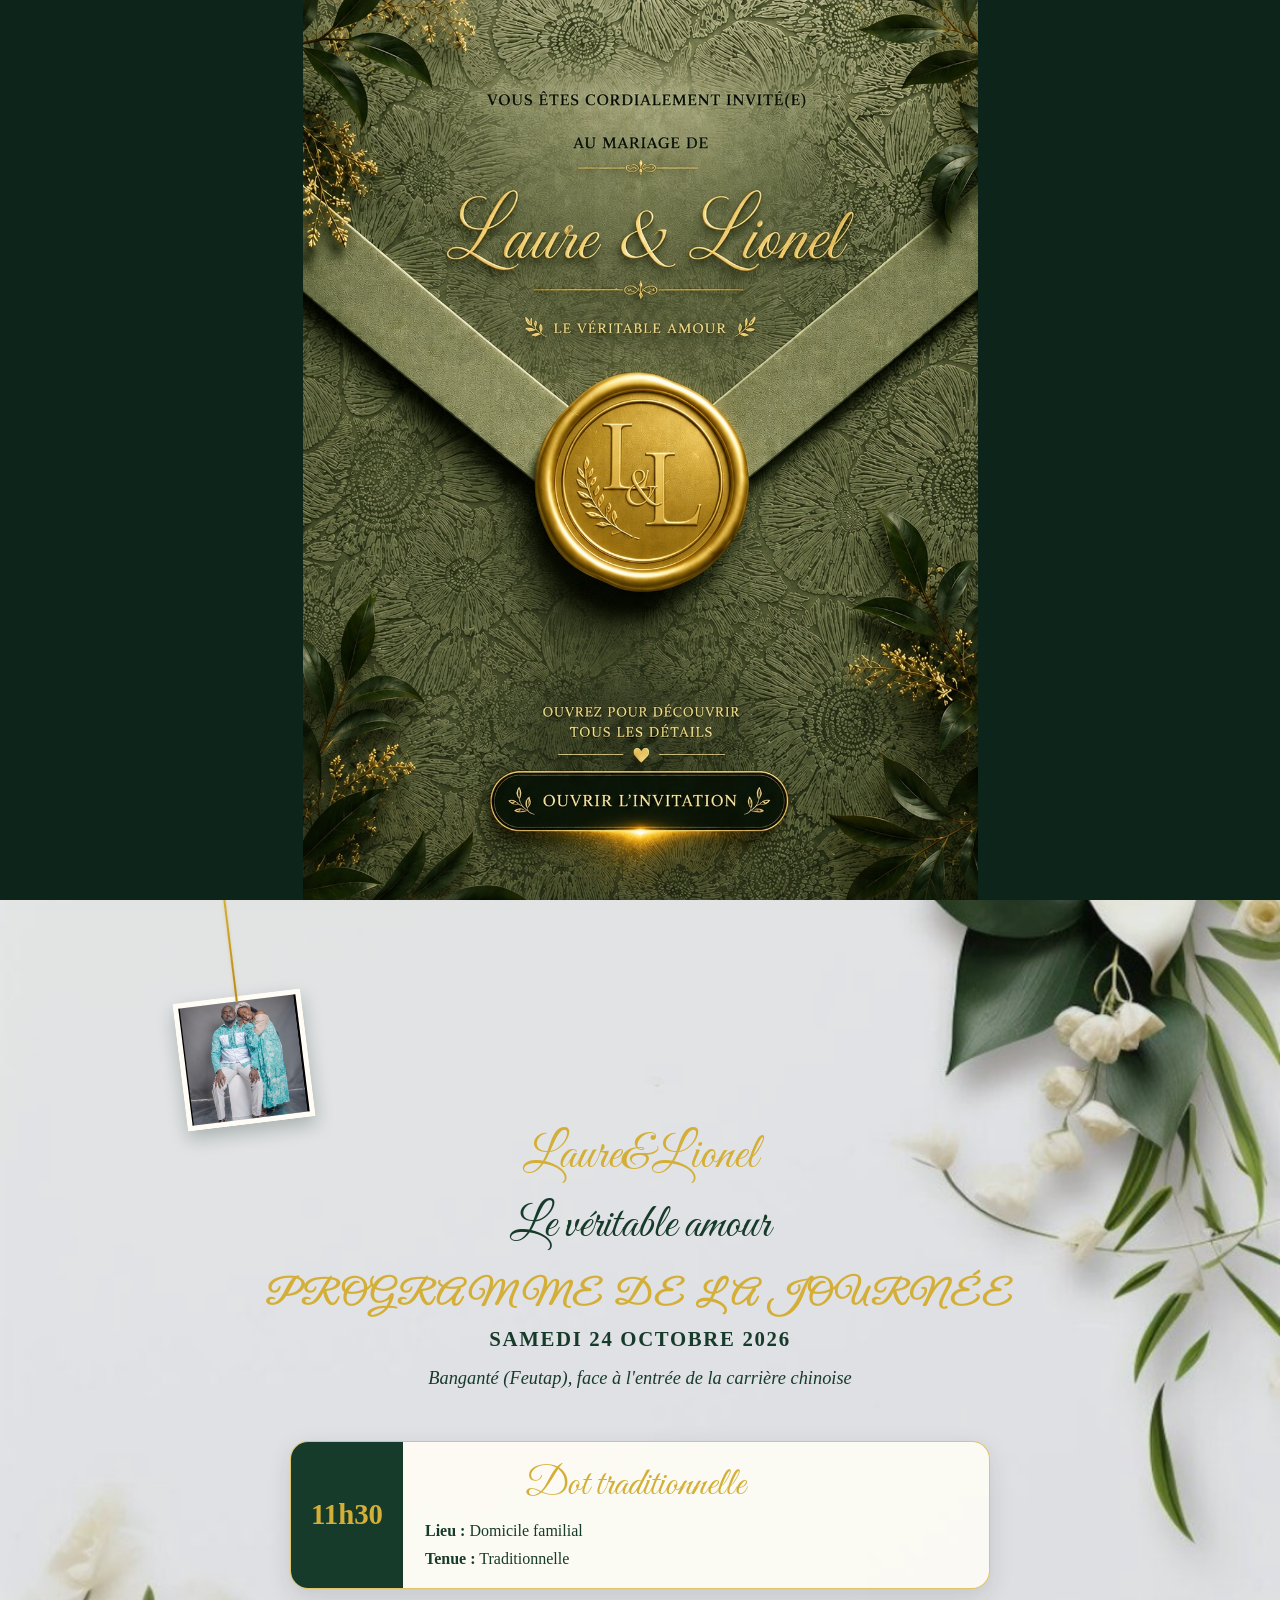
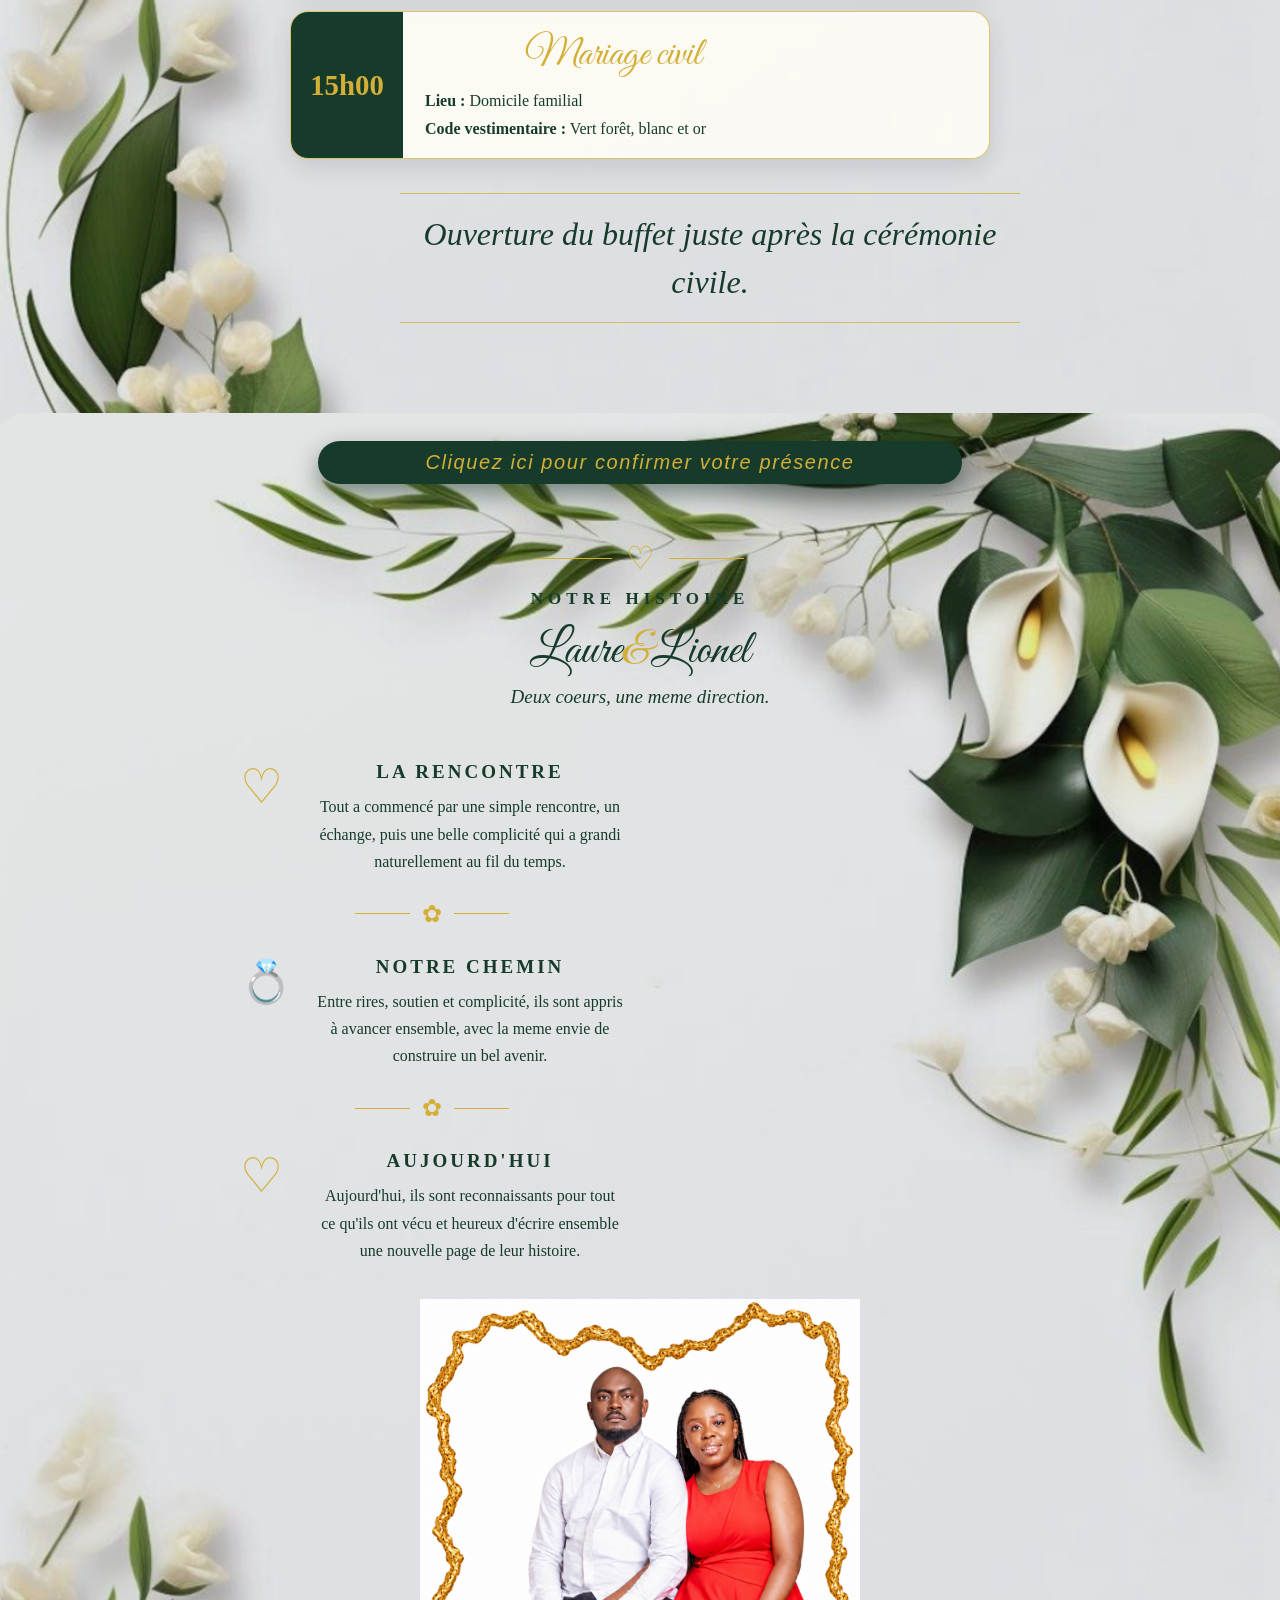
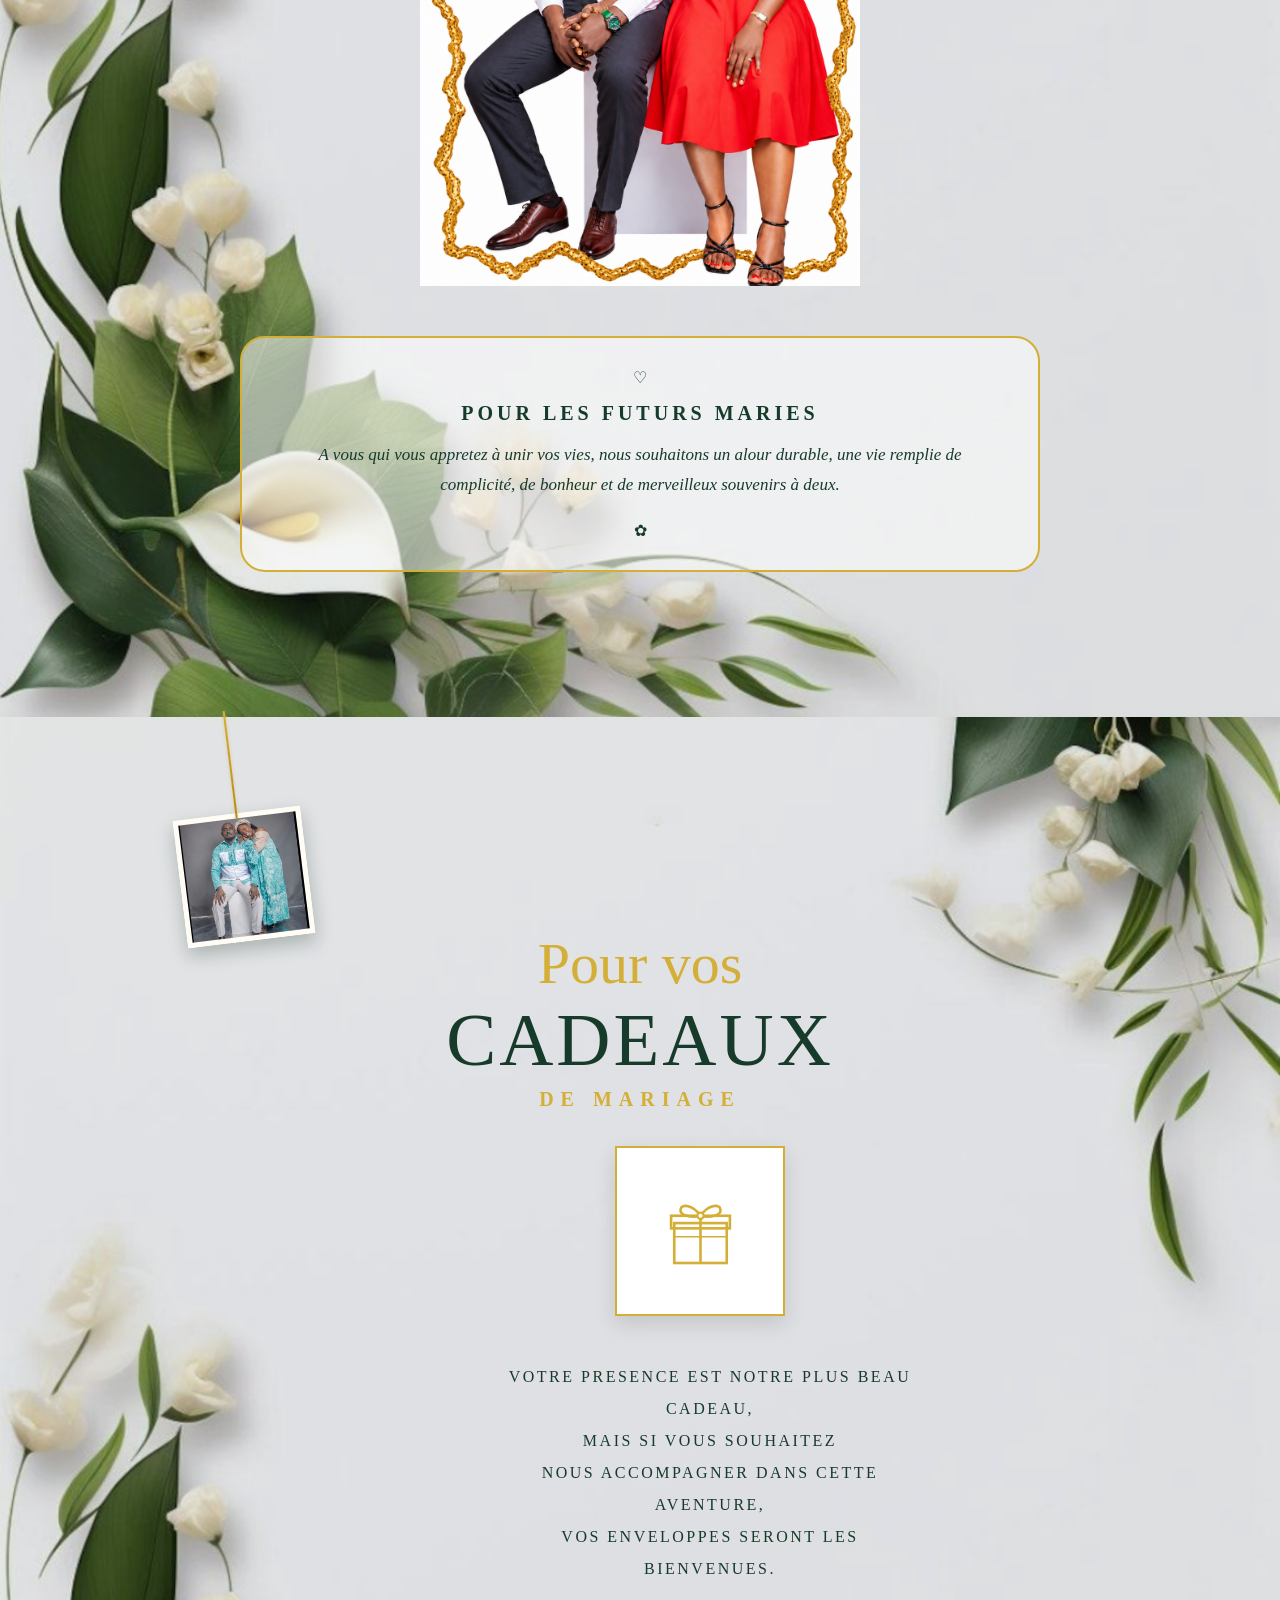
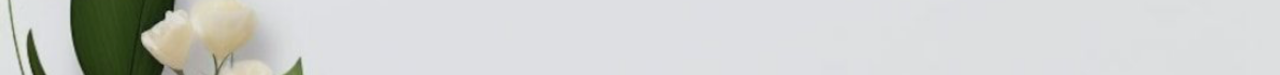
==== commit 5f204689: "Ajout du cadre photo et ameliorations responsive" ====
--- a/index.html
+++ b/index.html
@@ -105,7 +105,7 @@
             <div class="photo-slot photo-slot--raised" aria-label="Emplacement photo 1">
                 <img src="assets/pictures/background/PHOTO1.jpg" alt="photo des maries">
             </div>
-            <p class="couple-names">Laure <span>&amp;</span> Lionel</p>
+            <p class="couple-names">Laure<span>&amp;</span>Lionel</p>
             <p class="program-theme">Le véritable amour</p>
             <h2 class="program-title">Programme de la journée</h2>
             <p class="program-date">Samedi 24 octobre 2026</p>
@@ -137,7 +137,71 @@
        <section class="invitation-details wedding-program" aria-label="Confirmation de présence">
         <div class="invitation-details-content">
             <button class="event confirmation-button" id="confirmationButton">Cliquez ici pour confirmer votre présence</button>
+           <section class="love-story">
+            <div class="story-top">
+                <span class="story-line"></span>
+                <span class="story-heart">&#9825;</span>
+                <span class="story-line"></span>
+            </div>
+            <p class="story-title">NOTRE HISTOIRE</p>
+            <h2 class="story-names">Laure<span>&amp;</span>Lionel</h2>
+            <p class="story-intro">Deux coeurs, une meme direction.</p>
+            <div class="story-block">
+                <div class="story-icon">
+                    <span>&#9825;</span>
+                </div>
+                <div class="story-text">
+                    <h3>LA RENCONTRE</h3>
+                    <p>Tout a commencé par une simple rencontre, un échange, puis une belle complicité qui a grandi naturellement au fil du temps.</p>
+                </div>
+            </div>
+            <div class="story-separator">
+                <span></span>
+                <span>&#10047</span>
+                <span></span>
+            </div>
+            <div class="story-block">
+                <div class="story-icon rings">
+                    <span>&#128141;</span>
+                </div>
+                <div class="story-text">
+                    <h3>NOTRE CHEMIN</h3>
+                    <p>Entre rires, soutien et complicité, ils sont appris à avancer ensemble, avec la meme envie de construire un bel avenir.</p>
+                </div>
+            </div>
+            <div class="story-separator">
+                <span></span>
+                <span>&#10047;</span>
+                <span></span>
+            </div>
+            <div class="story-block">
+                <div class="story-icon">
+                    <span>&#9825;</span>
+                </div>
+                <div class="story-text">
+                    <h3>AUJOURD'HUI</h3>
+                    <p>Aujourd'hui, ils sont reconnaissants pour tout ce qu'ils ont vécu et heureux d'écrire ensemble une nouvelle page de leur histoire.</p>
+                </div>
+            </div>
+                <div class="story-photo">
+                    <img src="assets/pictures/background/PHOTO8.png" alt="Laure et Lionel">
+                </div>
             
+            <div class="future-married">
+                <div class="future-decoration">
+                    <span></span>
+                   <span>&#9825;</span> 
+                   <span></span>
+                </div>
+                <h3>POUR LES FUTURS MARIES</h3>
+                <p> A vous qui vous appretez à unir vos vies, nous souhaitons un alour durable, une vie remplie de complicité, de bonheur et de merveilleux souvenirs à deux.</p>
+                <div class="future-decoration bottom">
+                    <span></span>
+                    <span>&#10047;</span>
+                    <span></span>
+                </div>
+            </div>
+           </section>  
         </div>
        </section>
        <section class="invitation-details wedding-program" aria-label="Confirmation de présence">
--- a/css/style.css
+++ b/css/style.css
@@ -682,6 +682,167 @@
     font-size: 12px;
 }
 
+.story-photo {
+    position: relative;
+    width: 1000%;
+    max-width: 650px;
+    margin: 30px auto;
+    padding: 0;
+    display: flex;
+    justify-content: center;
+    align-items: center;
+    overflow: hidden;
+}
+
+.story-photo img {
+    display: block;
+    width: 100%;
+    height: auto;
+    max-width: 100%;
+    object-fit: contain;
+    margin: 0;
+    padding: 0;
+}
+
+.love-story {
+    width: 100%;
+    max-width: 1050px;
+    margin: 0 auto;
+    padding: 55px 60px;
+    box-sizing: border-box;
+    color: var(--forest-green);
+}
+
+.story-top {
+    display: flex;
+    align-items: center;
+    justify-content: center;
+    gap: 14px;
+    margin-bottom: 12px;
+}
+
+.story-line {
+    width: 75px;
+    height: 1px;
+    background: var(--gold);
+}
+
+.story-heart {
+    color: var(--gold);
+    font-size: 32px;
+}
+
+.story-title {
+    text-align: center;
+    margin: 0;
+    font-size: 17px;
+    letter-spacing: 5px;
+    font-weight: bold;
+}
+.story-names {
+    text-align: center;
+    margin: 12px 0 5px;
+    font-family: "Great Vibes", cursive;
+    font-size: 48px;
+    font-weight: normal;
+}
+
+.story-names span {
+    color: var(--gold);
+}
+
+.story-intro {
+    text-align: center;
+    margin: 0 0 50px;
+    font-family: Georgia, serif;
+    font-style: italic;
+    font-size: 19px;
+}
+
+.story-block {
+    display: flex;
+    align-items: flex-start;
+    gap: 18px;
+    width: 48%;
+    margin: 0 0 25px;
+}
+
+.story-icon {
+    flex: 0 0 58px;
+    width: 58px;
+    height: 58px;
+    display: flex;
+    align-items: center;
+    color: var(--gold);
+    font-size: 48px;
+    line-height: 1;
+}
+
+.story-icon.rings {
+    font-size: 42px;
+}
+
+.story-text h3 {
+    margin: 3px 0 10px;
+    font-size: 19px;
+    letter-spacing: 3px;
+}
+
+.story-text p {
+    margin: 0;
+    line-height: 1.7;
+    font-family: Georgia, serif;
+    font-size: 16px;
+}
+
+.future-married {
+    width: 100%;
+    margin-top: 50px;
+    padding: 30px 25px;
+    box-sizing: border-box;
+    border: 2px solid var(--gold);
+    border-radius: 25px;
+    background: rgba(255, 255, 255, 0.55);
+}
+
+.future-married h3 {
+    margin: 15px 0 ;
+    font-size: 20px;
+    letter-spacing: 4px;
+}
+
+.future-married p {
+    max-width: 700px;
+    margin: 0 auto;
+    font-family: Georgia, serif;
+    font-size: 17px;
+    line-height: 1.8;
+    font-style: italic;
+}
+
+.future-decoration.bottom {
+    margin-top: 20px;
+}
+
+.story-separator {
+    width: 48%;
+    display: flex;
+    align-items: center;
+    justify-content: center;
+    gap: 12px;
+    margin: 15px 0 25px;
+    color: var(--gold);
+    font-size: 24px;
+}
+
+.story-separator span:first-child,
+.story-separator span:last-child {
+    width: 55px;
+    height: 1px;
+    background-color: var(--gold);
+}
+
+
 @media (max-width: 600px) {
     .confirmation-content {
         padding: 35px 18px;
@@ -924,4 +1085,4 @@
         line-height: 1.8;
         letter-spacing: 2px;
     }
-}+}
--- a/css/responsive.css
+++ b/css/responsive.css
@@ -1,60 +1,320 @@
 @media screen and (max-width: 600px) {
     .couple-photo-frame {
-        width: 40%;
-        aspect-ratio: 0.57;
-
+        width: 31.1%;
+        height: 58.4%;
         left: 50%;
-        top: 43%;
-
-        border-radius: 25px;
-        transform: translateX(-50%);
+        top: 58.7%;
+        transform: translate(-50%, -50%);
+        border-radius: 8%;
         overflow: hidden;
     }
     .couple-photo {
         width: 100%;
         height: 100%;
         object-fit: cover;
-        object-position: center center;
+        object-position: center 35%;
         display: block;
+        border-radius: inherit;
+    }
+    .gift-icon {
+        padding: 2rem 1.2rem;
+    }
+    .gifts-text {
+        width: 100%;
+        max-width: 90%;
+        margin: 0 auto;
+        text-align: center;
+        word-wrap: break-word;
+    }
+    .wedding-gifts {
+        width: 100%;
+        max-width: 100%;
+        box-sizing: border-box;
+        padding-left: 15px;
+        padding-right: 15px;
+        overflow: hidden;
+    }
+    .gifts-script {
+        max-width: 100%;
+        margin-left: auto;
+        margin-right: auto;
+    }
+    .gifts-content h2 {
+        max-width: 100%;
+        margin-left: auto;
+        margin-right: auto;
+    }
+    .gifts-subtitle {
+        max-width: 100%;
+        margin-left: auto;
+        margin-right: auto;
+        overflow-wrap: break-word;
+        word-wrap: break-word;
+    }
+    .gifts-content {
+        max-width: 100%;
+        max-width: 100%;
+        box-sizing: border-box;
+        margin: 0 auto;
+        padding-left: 10px;
+        padding-right: 10px;
+        text-align: center;
+        overflow-wrap: break-word;
+        word-wrap: break-word;
+    }
+    .love-story {
+        width: 100%;
+        max-width: 100%;
+        padding: 40px 18px;
+        box-sizing: border-box;
+    }
+
+    .story-line {
+        width: 38px;
+    }
+
+    .story-title {
+        font-size: 12px;
+        letter-spacing: 4px;
+    }
+    .story-names {
+        font-size: 34px;
+    }
+    .story-intro {
+        font-size: 16px;
+        margin-bottom: 35px;
+    }
+    .story-block {
+        width: 100%;
+        max-width: 100%;
+        gap: 12px;
+    }
+    .story-icon {
+        flex: 0 0 48px;
+        width: 48px;
+        height: 48px;
+        font-size: 40px;
+    }
+    .story-icon.rings {
+        font-size: 34px;
+    }
+    .story-text {
+        min-width: 0;
+    }
+    .story-text h3 {
+        font-size: 14px;
+        line-height: 1.6;
+        
+    }
+    .story-text p {
+        font-size: 14px;
+        line-height: 1.6;
+    }
+    .story-separator {
+        width: 100%;
+        margin: 12px 0 22px;
+    }
+    .story-separator span:first-child,
+    .story-separator span:last-child {
+        width: 35px;
+    }
+    .future-married {
+        padding: 25px 18px;
+        margin-top: 35px;
+    }
+    .future-married h3 {
+        font-size: 15px;
+        letter-spacing: 2px;
+    }
+    .future-married p {
+        font-size: 14px;
+        line-height: 1.6;
+    }
+    .future-decoration span:first-child,
+    .future-decoration span:last-child {
+        width: 35px;
+    }
+    .story-photo {
+        width: 75%;
+        max-width: 520px;
+        margin: 30px auto;
+    }
+    .story-photo img {
+        width: 100%;
+        height: auto;
+        object-fit: contain;
     }
 }
 
 @media screen and (min-width: 601px) 
      and (max-width: 1024px){
    .couple-photo-frame {
-        width: 31%;
-        aspect-ratio: 0.57;
-
+        width: 31.1%;
+        height: 58.4%;
         left: 50%;
-        top: 43%;
-        transform: translateX(-50%);
+        top: 58.7%;
+        transform: translate(-50%, -50%);
+        border-radius: 8%;
         overflow: hidden;
     }
     .couple-photo {
         object-fit: cover;
-        object-position: center center;
+        object-position: center 35%;
         width: 100%;
         height: 100%;
         display: block;
+        border-radius: inherit;
+    }
+    .gift-icon {
+        padding: 2rem 1.2rem;
+    }
+    .gifts-text {
+        width: 100%;
+        max-width: 90%;
+        margin: 0 auto;
+        text-align: center;
+        word-wrap: break-word;
+    }
+    .wedding-gifts {
+        width: 100%;
+        max-width: 100%;
+        box-sizing: border-box;
+        padding-left: 15px;
+        padding-right: 15px;
+        overflow: hidden;
+    }
+    .gifts-script {
+        max-width: 100%;
+        margin-left: auto;
+        margin-right: auto;
+    }
+    .gifts-content h2 {
+        max-width: 100%;
+        margin-left: auto;
+        margin-right: auto;
+    }
+    .gifts-subtitle {
+        max-width: 100%;
+        margin-left: auto;
+        margin-right: auto;
+        overflow-wrap: break-word;
+        word-wrap: break-word;
+    }
+    .gifts-content {
+        max-width: 100%;
+        max-width: 100%;
+        box-sizing: border-box;
+        margin: 0 auto;
+        padding-left: 10px;
+        padding-right: 10px;
+        text-align: center;
+        overflow-wrap: break-word;
+        word-wrap: break-word;
+    }
+    .story-photo {
+        width: 75%;
+        max-width: 520px;
+        margin: 30px auto;
+    }
+    .story-photo img {
+        width: 100%;
+        height: auto;
+        object-fit: contain;
     }
     }
 
 @media screen and (min-width: 1025px) {
    .couple-photo-frame {
-        width: 29%;
-        aspect-ratio: 0.57;
-
+        width: 31.1%;
+        height: 58.4%;
         left: 50%;
-        top: 43%;
-        transform: translateX(-50%);
+        top: 58.7%;
+        transform: translate(-50%, -50%);
+        border-radius: 8%;
         overflow: hidden;
     }
     .couple-photo {
         object-fit: cover;
-        object-position: center center;
+        object-position: center 35%;
         width: 100%;
         height: 100%;
-        display: block;    
-    }
-    
-}+        display: block;
+        border-radius: inherit;
+    }
+    .gift-icon {
+        padding: 2rem 1.2rem;
+    }
+    .gifts-text {
+        width: 100%;
+        max-width: 90%;
+        margin: 0 auto;
+        text-align: center;
+        word-wrap: break-word;
+    }
+    .wedding-gifts {
+        width: 100%;
+        max-width: 100%;
+        box-sizing: border-box;
+        padding-left: 15px;
+        padding-right: 15px;
+        overflow: hidden;
+    }
+    .gifts-script {
+        max-width: 100%;
+        margin-left: auto;
+        margin-right: auto;
+    }
+    .gifts-content h2 {
+        max-width: 100%;
+        margin-left: auto;
+        margin-right: auto;
+    }
+    .gifts-subtitle {
+        max-width: 100%;
+        margin-left: auto;
+        margin-right: auto;
+        overflow-wrap: break-word;
+        word-wrap: break-word;
+    }
+    .gifts-content {
+        max-width: 100%;
+        max-width: 100%;
+        box-sizing: border-box;
+        margin: 0 auto;
+        padding-left: 10px;
+        padding-right: 10px;
+        text-align: center;
+        overflow-wrap: break-word;
+        word-wrap: break-word;
+    }
+    .story-photo {
+        width: 55%;
+        max-width: 650px;
+        margin: 35px auto;
+    }
+    .story-photo img {
+        width: 100%;
+        height: auto;
+        object-fit: contain;
+    }
+}
+html,
+body {
+    width: 100%;
+    max-width: 100%;
+    margin: 0;
+    padding: 0;
+    overflow-x: hidden;
+}
+.invitation-page {
+    width: 100%;
+    max-width: 100%;
+    margin: 0;
+    padding: 0;
+    overflow-x: hidden;
+}
+.invitation-background {
+    width: 100%;
+    max-width: 100%;
+    display: block;
+}
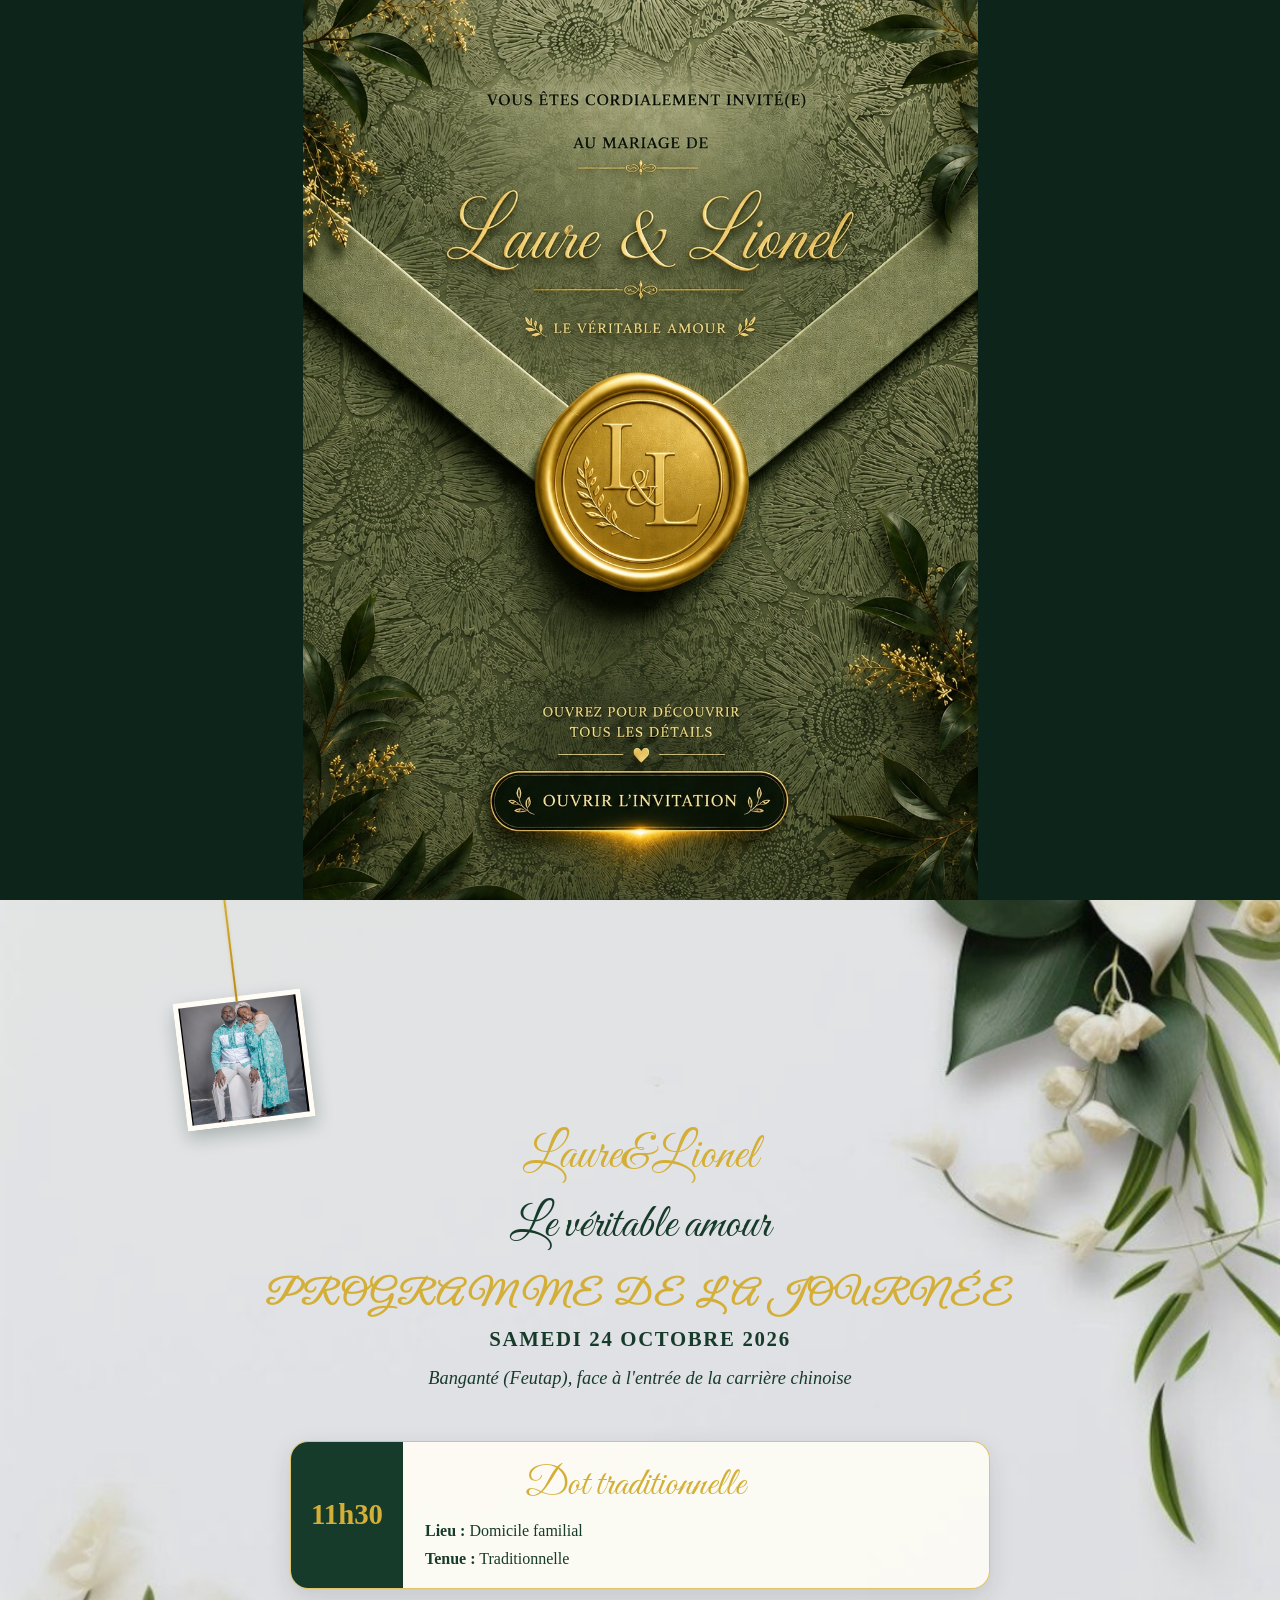
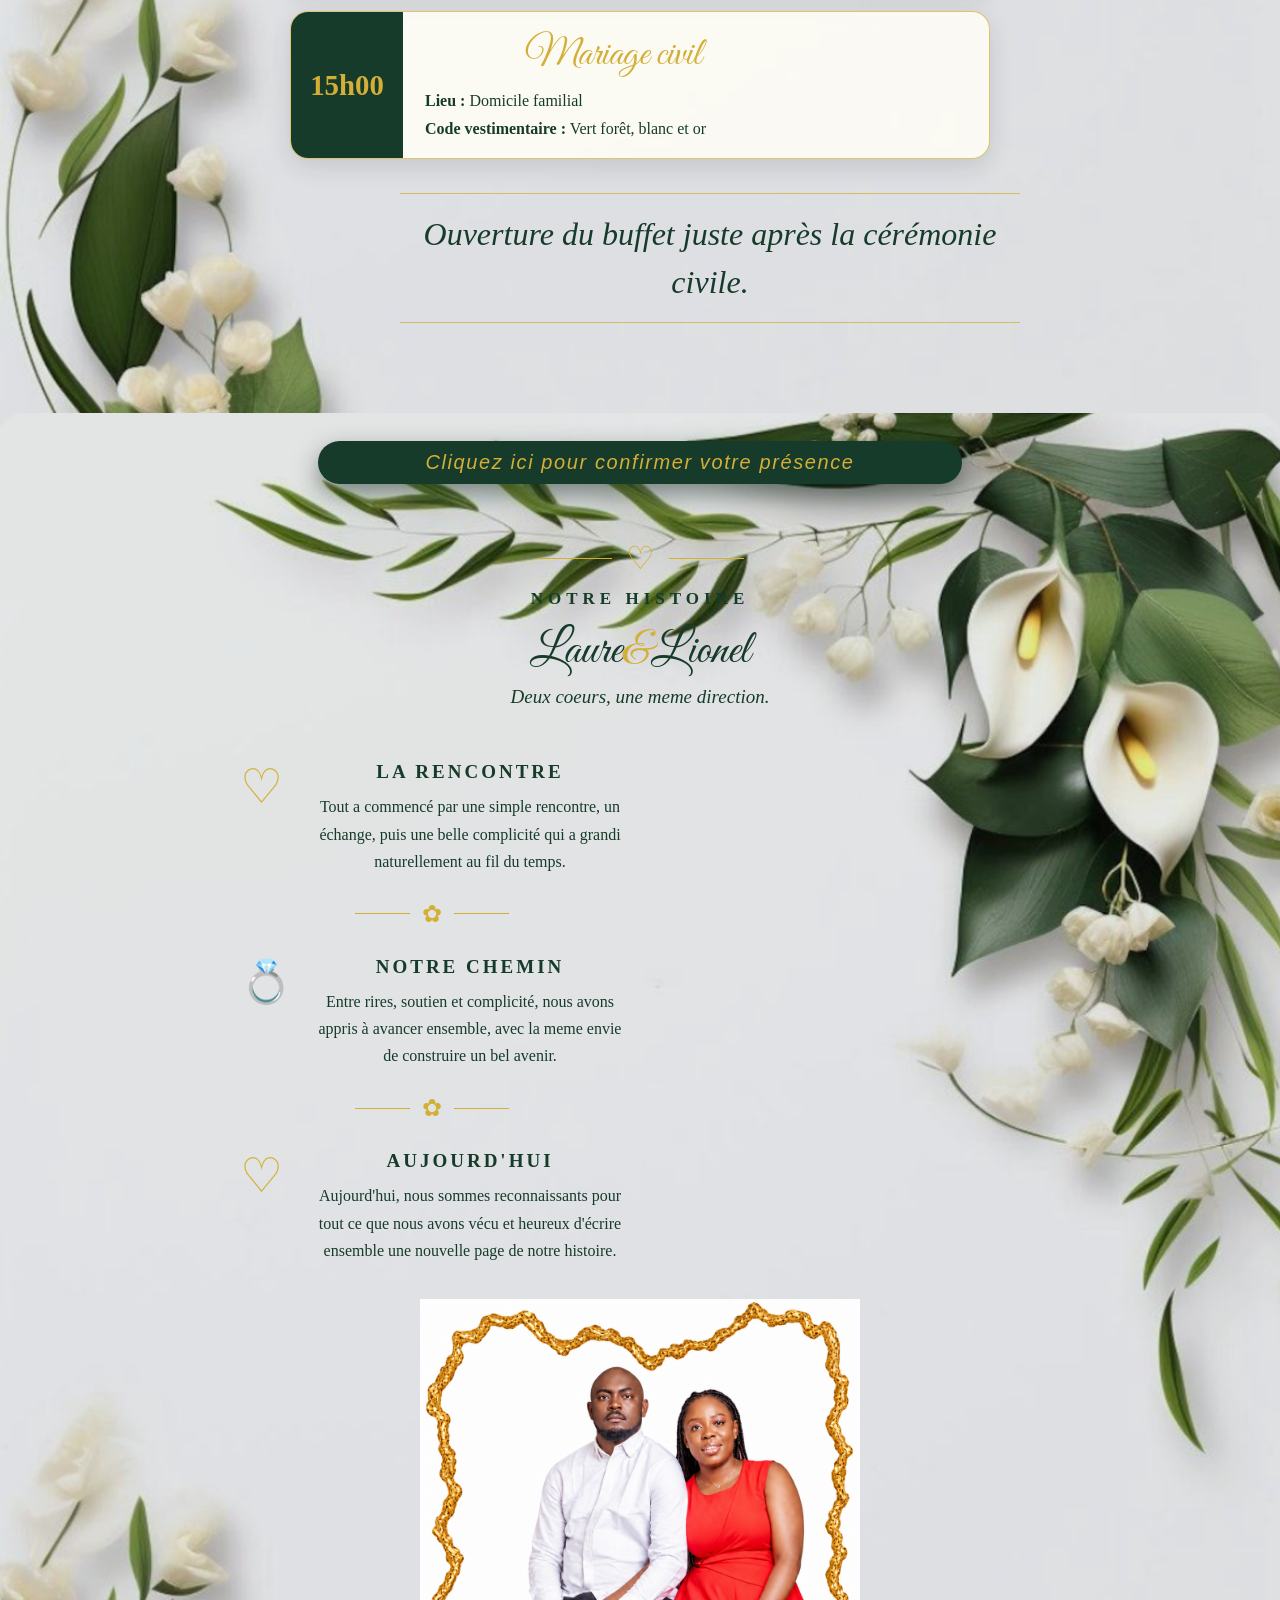
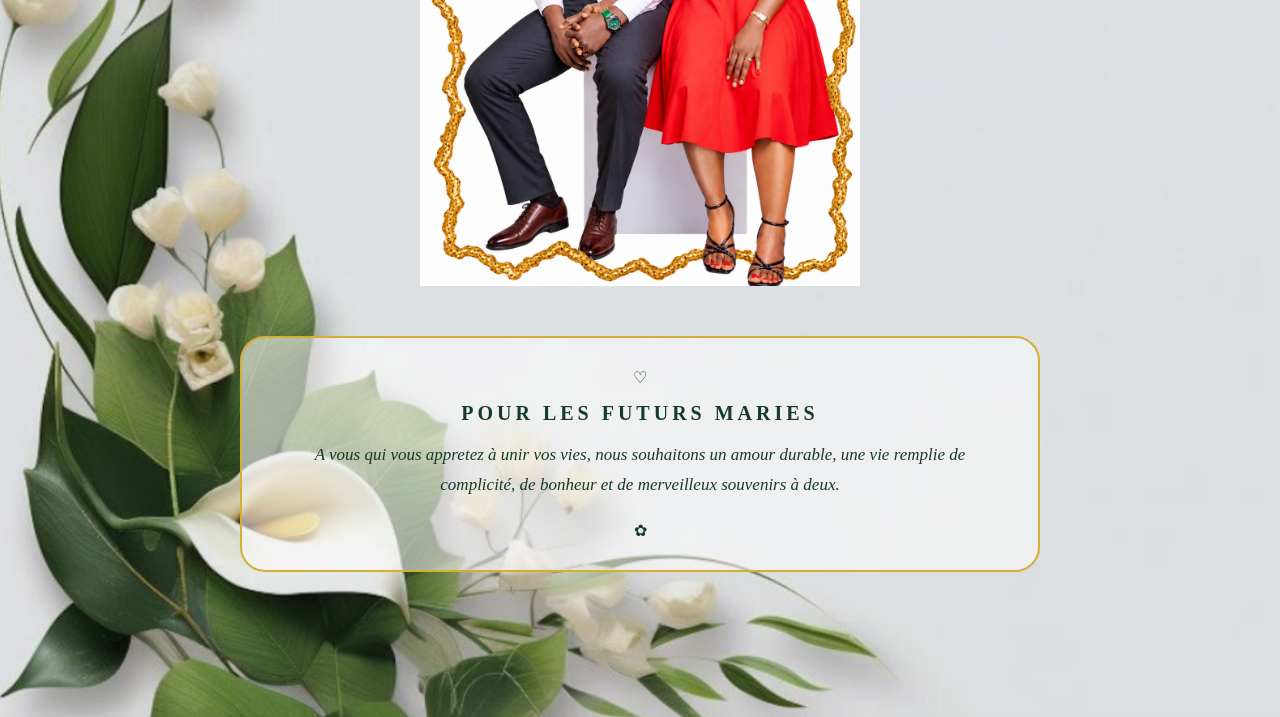
==== commit 48375b0a: "invitation finale" ====
--- a/index.html
+++ b/index.html
@@ -3,6 +3,11 @@
     <head>
         <meta charset="UTF-8">
         <meta name="viewport" content="width=device-width, initial-scale=1.0">
+        <meta property="og:title" content="Laure et Lionel - Invitation de maraige">
+        <meta property="og:description" content="Nous avons le plaisir de vous inviter à notre mariage.">
+        <meta property="og:image" content="https://invitation-laure-lionel.vercel.app/assets/pictures/background/envelop.jpg">
+        <meta property="og:url" content="https://invitation-laure-lionel.vercel.app/">
+        <meta property="og:type" content="website">
         <title>Invitation de Mariage</title>
 
         <!--Feuilles de style-->
@@ -166,7 +171,7 @@
                 </div>
                 <div class="story-text">
                     <h3>NOTRE CHEMIN</h3>
-                    <p>Entre rires, soutien et complicité, ils sont appris à avancer ensemble, avec la meme envie de construire un bel avenir.</p>
+                    <p>Entre rires, soutien et complicité, nous avons appris à avancer ensemble, avec la meme envie de construire un bel avenir.</p>
                 </div>
             </div>
             <div class="story-separator">
@@ -180,7 +185,7 @@
                 </div>
                 <div class="story-text">
                     <h3>AUJOURD'HUI</h3>
-                    <p>Aujourd'hui, ils sont reconnaissants pour tout ce qu'ils ont vécu et heureux d'écrire ensemble une nouvelle page de leur histoire.</p>
+                    <p>Aujourd'hui, nous sommes reconnaissants pour tout ce que nous avons vécu et heureux d'écrire ensemble une nouvelle page de notre histoire.</p>
                 </div>
             </div>
                 <div class="story-photo">
@@ -194,7 +199,7 @@
                    <span></span>
                 </div>
                 <h3>POUR LES FUTURS MARIES</h3>
-                <p> A vous qui vous appretez à unir vos vies, nous souhaitons un alour durable, une vie remplie de complicité, de bonheur et de merveilleux souvenirs à deux.</p>
+                <p> A vous qui vous appretez à unir vos vies, nous souhaitons un amour durable, une vie remplie de complicité, de bonheur et de merveilleux souvenirs à deux.</p>
                 <div class="future-decoration bottom">
                     <span></span>
                     <span>&#10047;</span>
@@ -204,59 +209,6 @@
            </section>  
         </div>
        </section>
-       <section class="invitation-details wedding-program" aria-label="Confirmation de présence">
-        <div class="invitation-details-content">
-            <section class="weddding-gifts">
-                <div class="photo-slot photo-slot--raised" aria-label="Emplacement photo 1">
-                <img src="assets/pictures/background/PHOTO1.jpg" alt="photo des maries">
-            </div>
-                <div class="gifts-content">
-                    <p class="gifts-script">Pour vos</p>
-                    <h2>CADEAUX</h2>
-                    <P class="gifts-subtitle">DE MARIAGE</P>
-                    <div class="gift-icon">
-                        <svg viewBox="0 0 100 100"
-                        xmlns="http://www.w3.org/2000/svg">
-                        <rect x="25" y="42" width="50" height="38"
-                        fill="none"
-                        stroke="#d4af37"
-                        stroke-width="2.5"/>
-                        <rect x="22" y="35" width="56" height="12"
-                        fill="none"
-                        stroke="#d4af37"
-                        stroke-width="2.5"/>
-                        <line x1="50" y1="35" x2="50" y2="80"
-                        stroke="#d4af37"
-                        stroke-width="2.5"/>
-                        <line x1="25" y1="55" x2="75" y2="55"
-                        stroke="#d4af37"
-                        stroke-width="1.5"/>
-                        <path d="M50 35
-                        C43 25, 32 23, 31 29
-                        C30 35, 41 37, 50 35"
-                        fill="none"
-                        stroke="#d4af37"
-                        stroke-width="2.5"/>
-                        <path d="M50 35
-                        C57 25, 68 23, 69 29
-                        C70 35, 59 37, 50 35"
-                        fill="none"
-                        stroke="#d4af37"
-                        stroke-width="2.5"/>
-                        <circle cx="50" cy="35" r="3"
-                        fill="#ffffff"
-                        stroke="#d4af37"
-                        stroke-width="2"/>
-                    </svg>
-                    </div>
-                <p class="gifts-text">
-                    VOTRE PRESENCE EST NOTRE PLUS BEAU CADEAU,<br>
-                    MAIS SI VOUS SOUHAITEZ<br>
-                    NOUS ACCOMPAGNER DANS CETTE AVENTURE,<br>
-                    VOS ENVELOPPES SERONT LES BIENVENUES.
-                </p> 
-                </div>
-            </section>
         </div>
        </section>
        <script src="js/script.js" defer></script>
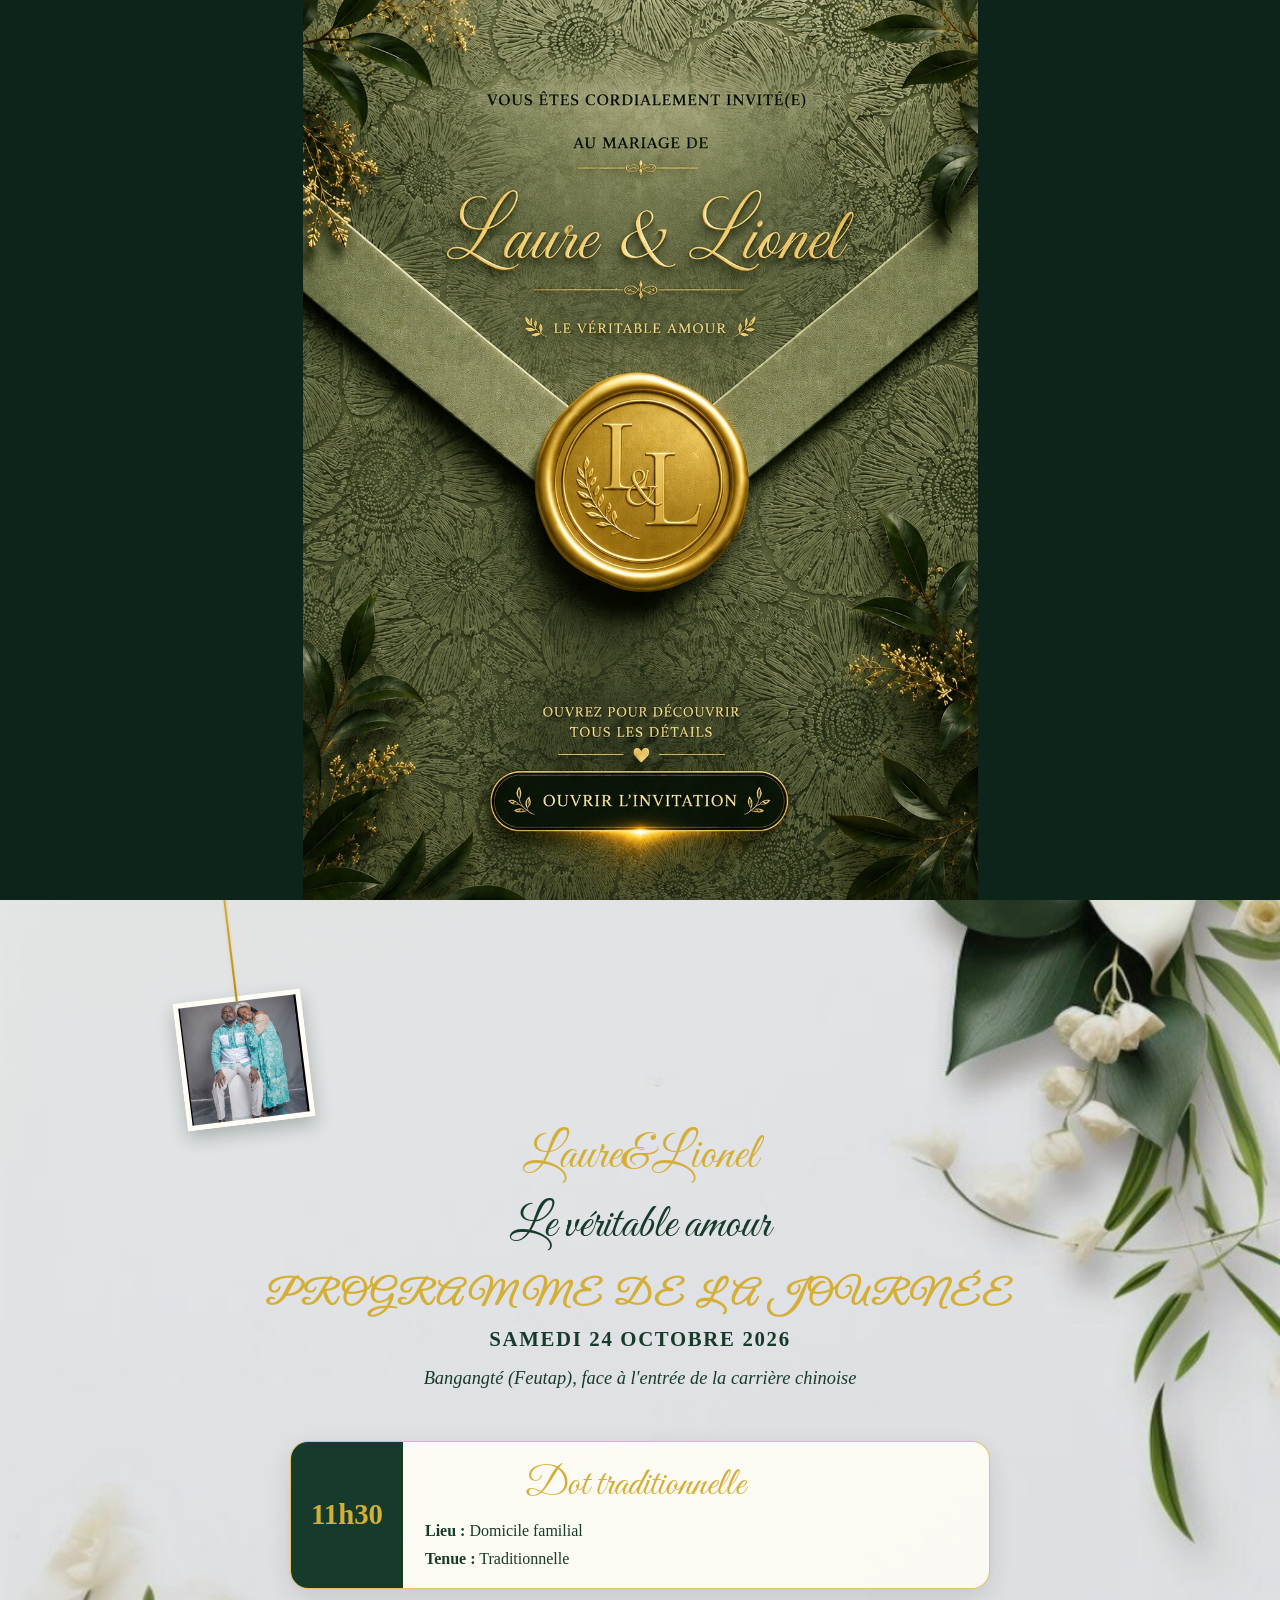
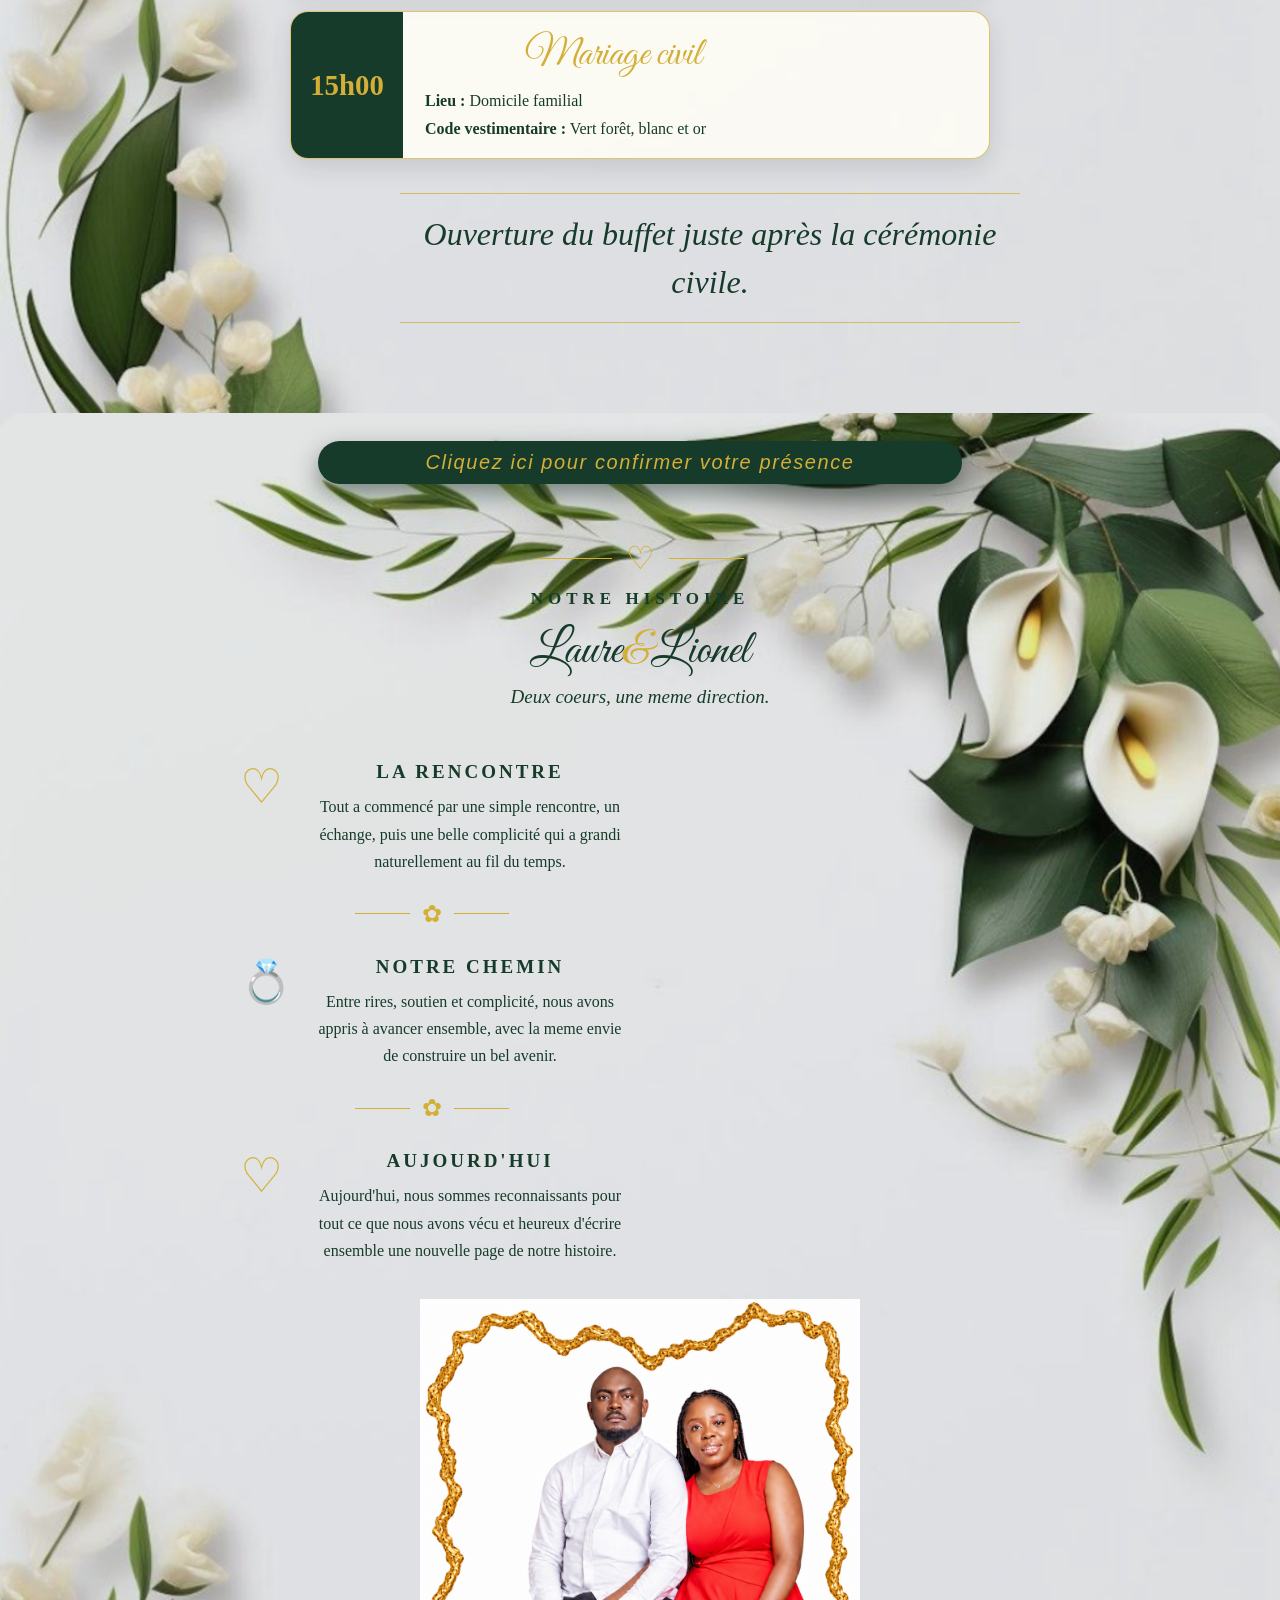
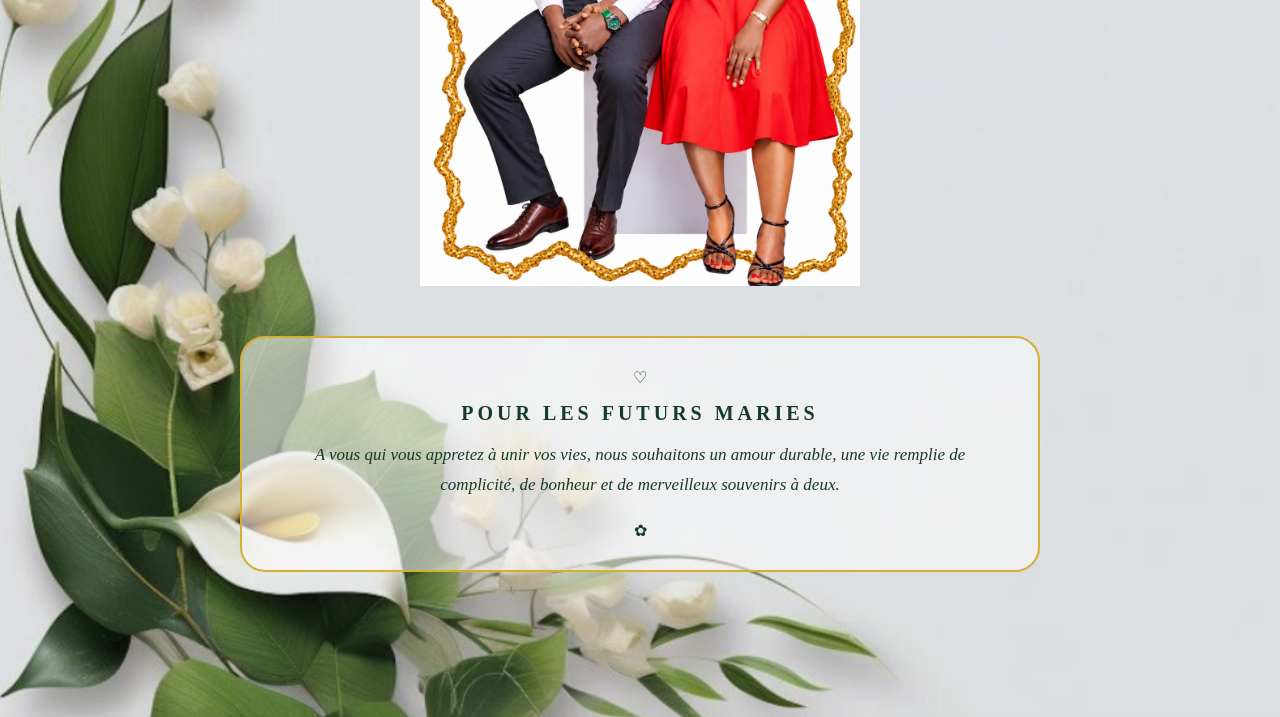
==== commit 275de9d5: "modification des mots" ====
--- a/index.html
+++ b/index.html
@@ -99,7 +99,7 @@
                        >
                        <span class="family-name">Tonga</span>
                    </div>
-                   <p class="invit">Vous convient a la ceremonie de mariage traditionnel et civile de leurs ennfants.</p>
+                   <p class="invit">Vous convient a la ceremonie de mariage traditionnel et civile de leurs enfants.</p>
                </section>
               
            </div>
@@ -114,7 +114,7 @@
             <p class="program-theme">Le véritable amour</p>
             <h2 class="program-title">Programme de la journée</h2>
             <p class="program-date">Samedi 24 octobre 2026</p>
-            <p class="program-location">Banganté (Feutap), face à l'entrée de la carrière chinoise</p>
+            <p class="program-location">Bangangté (Feutap), face à l'entrée de la carrière chinoise</p>
 
             <div class="program-timeline">
                 <article class="program-item">
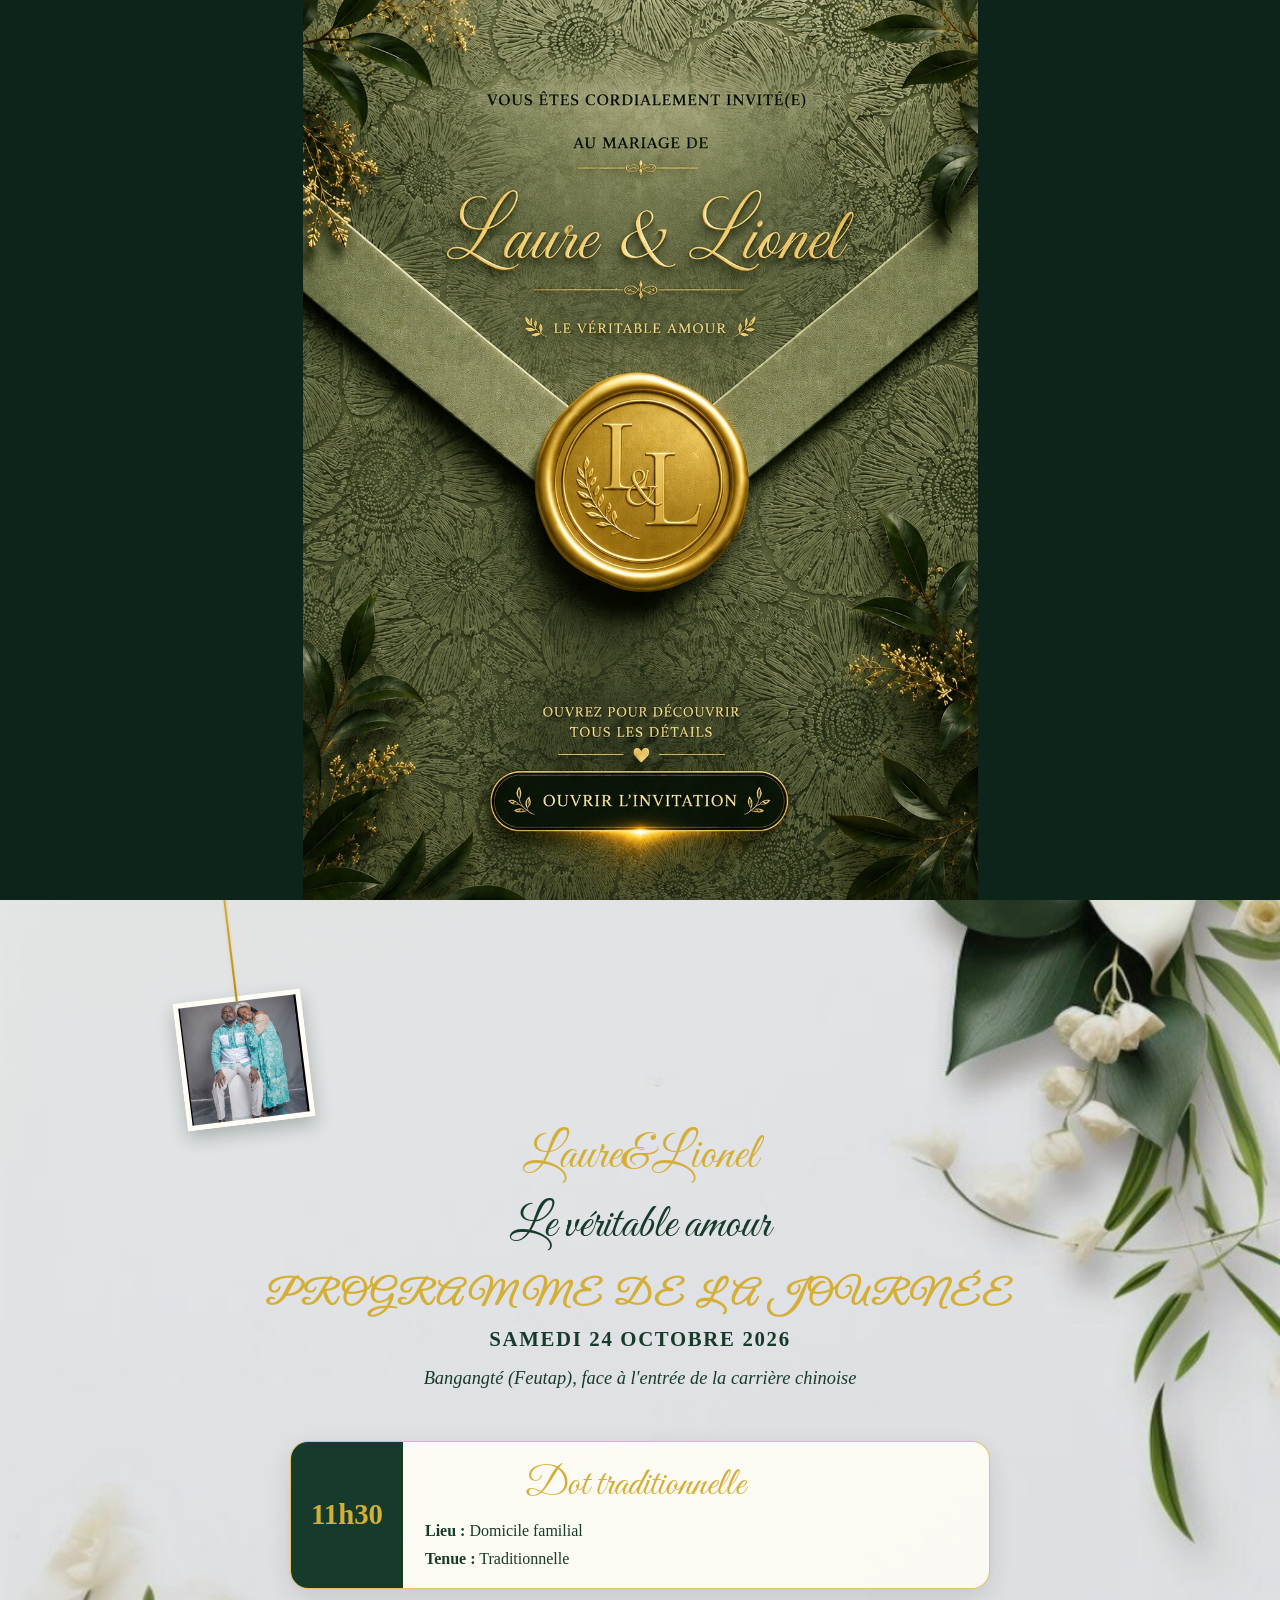
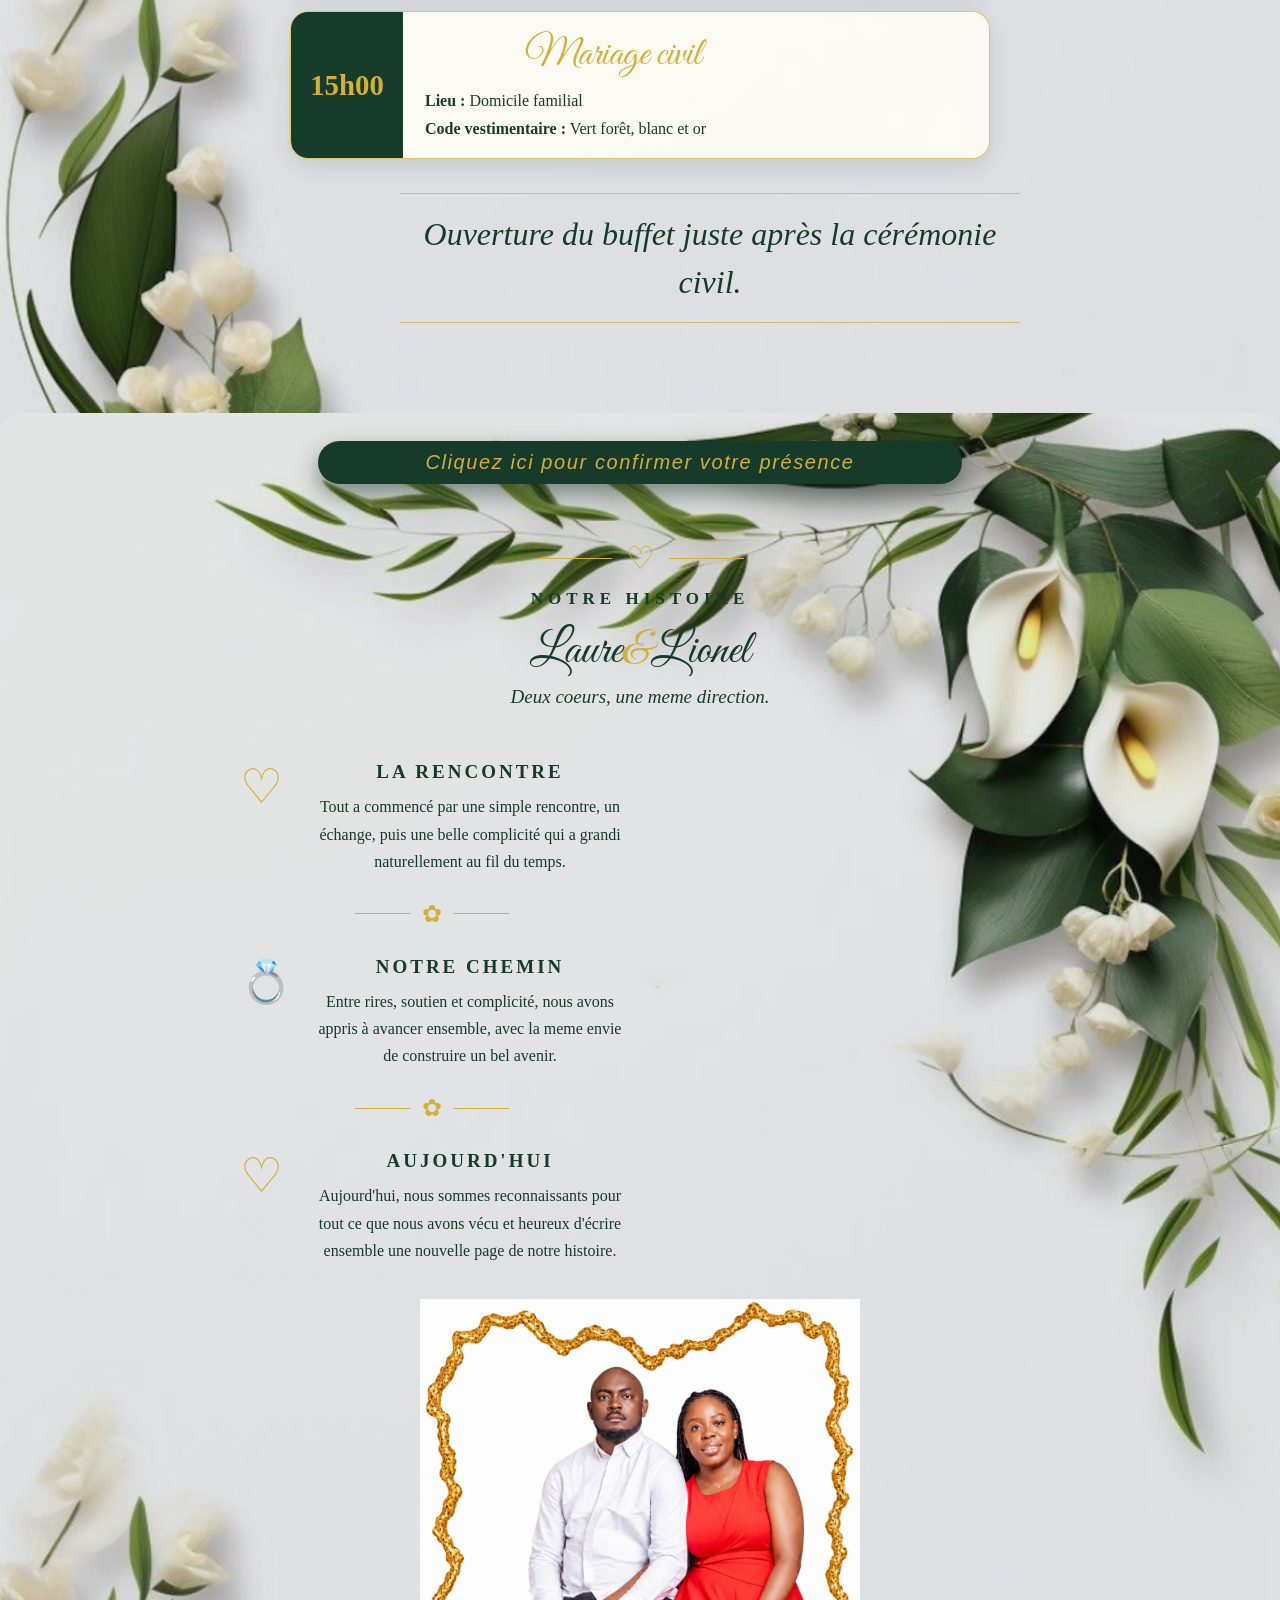
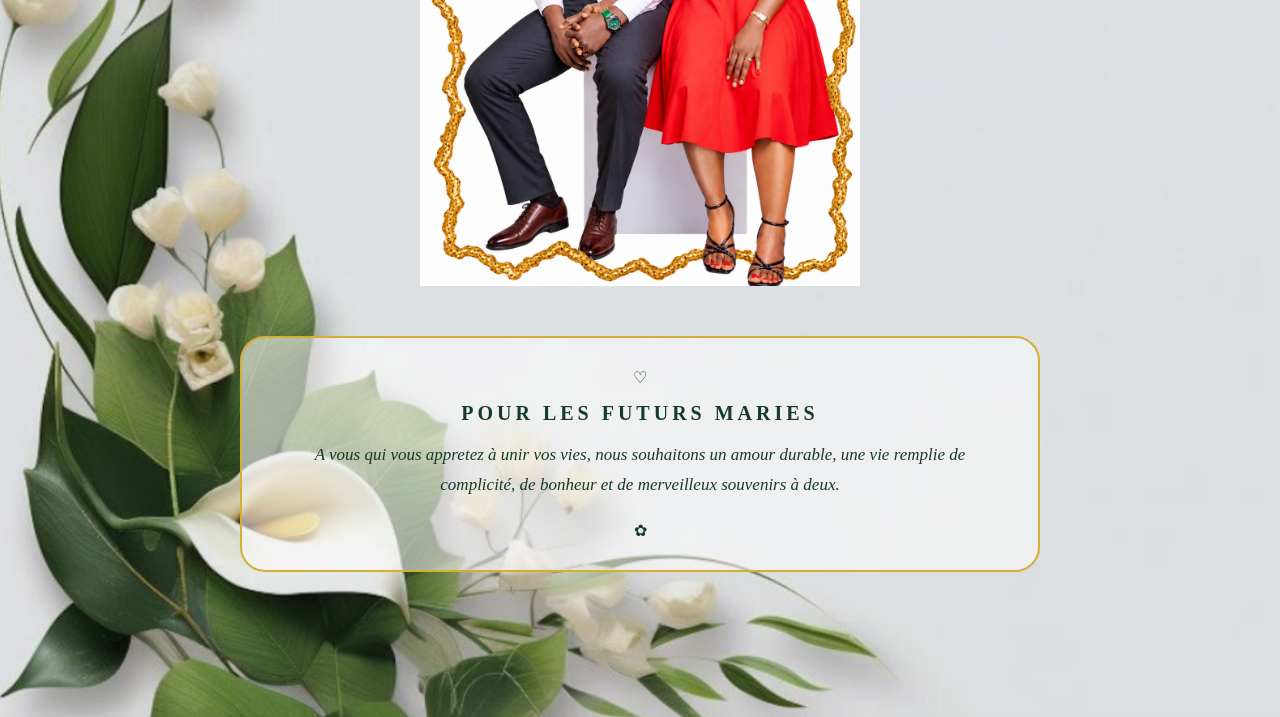
==== commit a3ce00dc: "supprimtion du e" ====
--- a/index.html
+++ b/index.html
@@ -63,7 +63,7 @@
        <!-- Suite de l'invitation : contenu à ajouter ici -->
        <section class="invitation-details" aria-label="Informations du mariage">
            <div class="invitation-details-content">
-               <p class="event-title">Mariage traditionnel et civile</p>
+               <p class="event-title">Mariage traditionnel et civil</p>
                <p class="event-date">Samedi 24 octobre 2026</p>
 
                <div class="photo-gallery" aria-label="Emplacements réservés aux photos">
@@ -99,7 +99,7 @@
                        >
                        <span class="family-name">Tonga</span>
                    </div>
-                   <p class="invit">Vous convient a la ceremonie de mariage traditionnel et civile de leurs enfants.</p>
+                   <p class="invit">Vous convient a la ceremonie de mariage traditionnel et civil de leurs enfants.</p>
                </section>
               
            </div>
@@ -136,7 +136,7 @@
                 </article>
             </div>
 
-            <p class="program-buffet">Ouverture du buffet juste après la cérémonie civile.</p>
+            <p class="program-buffet">Ouverture du buffet juste après la cérémonie civil.</p>
           </div>
        </section>
        <section class="invitation-details wedding-program" aria-label="Confirmation de présence">
